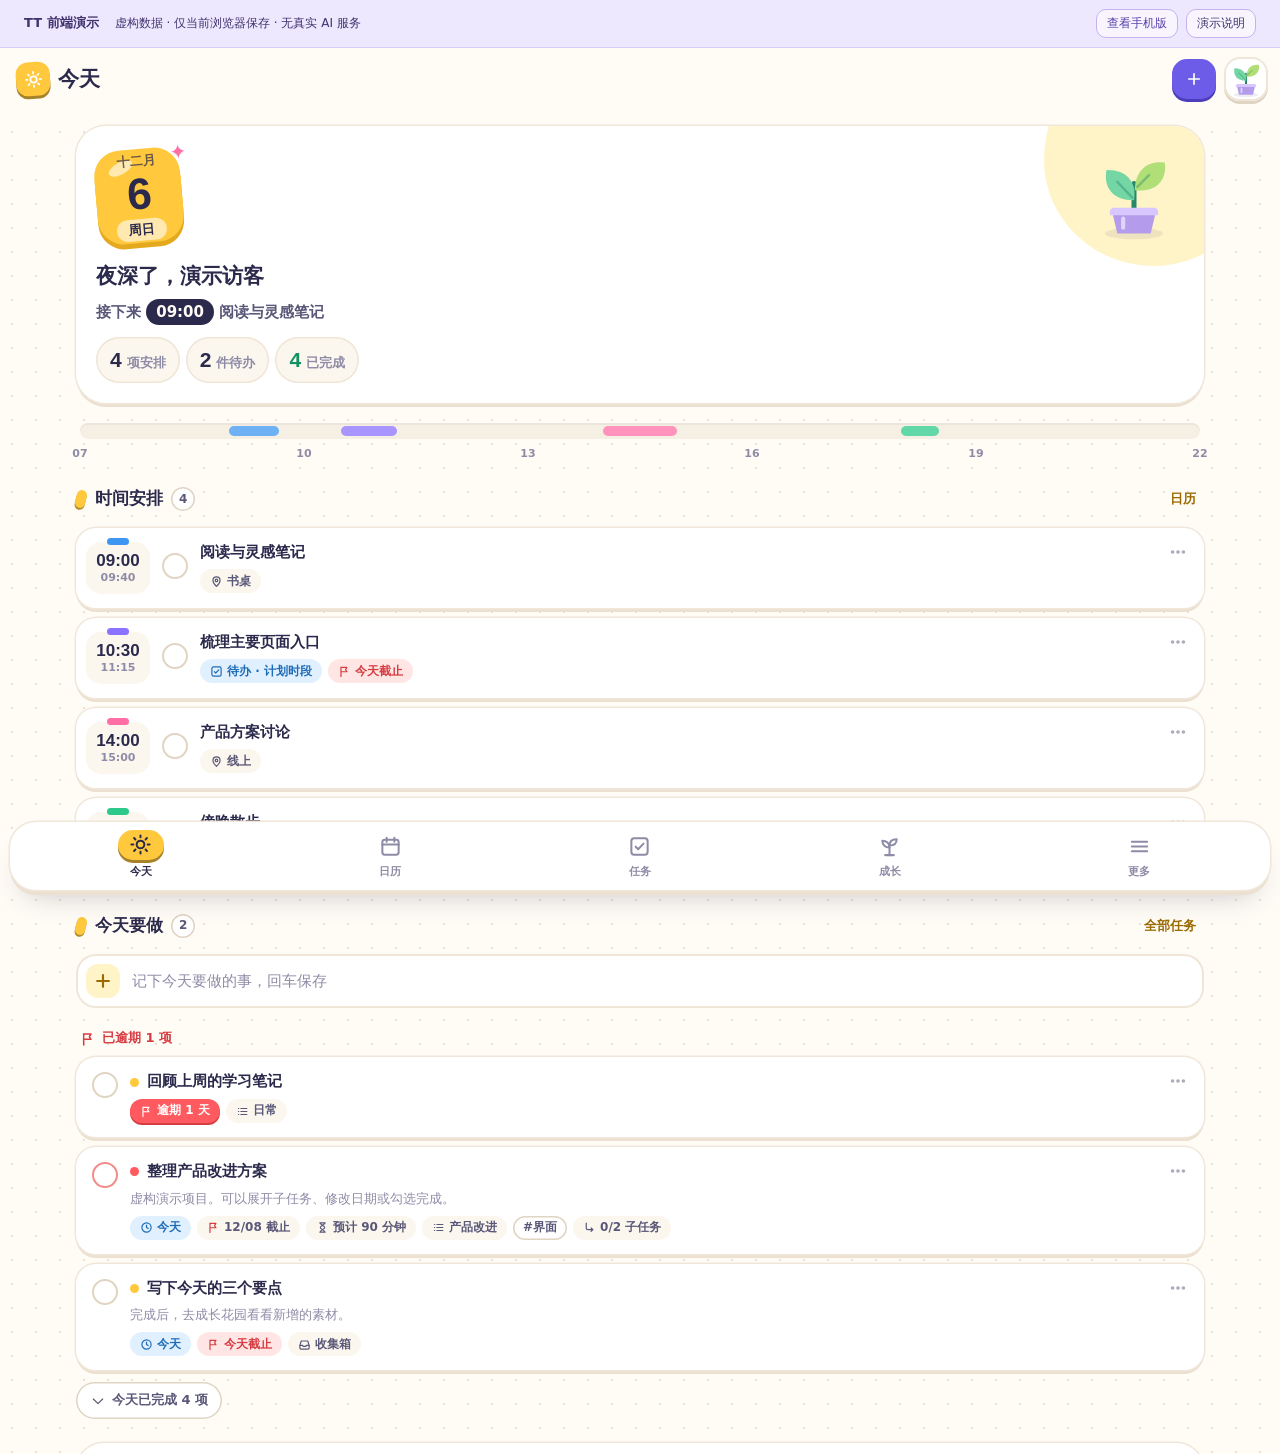
==== index.html @ a754e55d "Publish sanitized TT Suite desktop and mobile frontend demo" ====
<!doctype html>
<html lang="zh-CN" data-build="public-demo-v1" data-theme="light">
<head>
<meta charset="utf-8">
<meta name="viewport" content="width=device-width,initial-scale=1,viewport-fit=cover,interactive-widget=resizes-content">
<meta name="theme-color" content="#fffbf5" media="(prefers-color-scheme: light)">
<meta name="theme-color" content="#1a1930" media="(prefers-color-scheme: dark)">
<title>TT · 日程与成长 | 前端交互演示</title>
<meta name="description" content="TT 日程与任务管理前端演示：今天、日历、任务、专注和成长花园。使用虚构演示数据，所有修改仅保存在当前浏览器，无账号或真实 AI 服务。">
<meta http-equiv="Content-Security-Policy" content="default-src 'self'; script-src 'self'; style-src 'self' 'unsafe-inline'; img-src 'self' data: blob:; font-src 'self'; connect-src 'none'; object-src 'none'; frame-src 'none'; form-action 'none'; base-uri 'self'">
<meta name="referrer" content="no-referrer">
<link rel="stylesheet" href="./app.css">
<link rel="icon" href="data:,">
<script src="./core/organizer.js"></script><script src="./core/task-workspace.js"></script><script src="./core/occur.js"></script><script src="./core/task-views.js"></script><script src="./core/calendar-views.js"></script><script src="./core/task-planning.js"></script><script src="./core/focus.js"></script><script src="./core/garden-world.js"></script><script src="./core/period-tracker.js"></script>
<script type="module" src="./app/main.js"></script>
<link rel="stylesheet" href="./demo.css">
</head>
<body>
<aside class="demo-banner" aria-label="前端演示说明"><div><strong>TT 前端演示</strong><span>虚构数据 · 仅当前浏览器保存 · 无真实 AI 服务</span></div><div class="demo-banner-actions"><a class="demo-mobile-link" href="./mobile-preview.html">查看手机版</a><button type="button" data-act="demo.about" aria-label="查看演示说明">演示说明</button></div></aside>
<div id="boot" class="boot" role="status" aria-live="polite">
  <div class="boot-card">
    <span class="brand-mark" aria-hidden="true"><svg viewBox="0 0 32 32" width="48" height="48"><rect x="1" y="1" width="30" height="30" rx="9" fill="#6c5ce7"/><path d="M16 25v-8.5" stroke="#fff" stroke-width="2.2" stroke-linecap="round"/><path d="M16 17c0-4.3-2.9-7-7.2-7 0 4.3 2.9 7 7.2 7Z" fill="#fff" opacity=".92"/><path d="M16 15c0-3.7 2.5-6.2 6.8-6.2 0 3.7-2.5 6.2-6.8 6.2Z" fill="#fff"/></svg></span>
    <ol class="boot-steps">
      <li data-step="identity">载入演示数据</li>
      <li data-step="sync">读取本地修改</li>
      <li data-step="prepare">准备页面</li>
    </ol>
    <p class="boot-error" role="alert"></p>
    <button type="button" class="btn btn-quiet boot-retry" hidden>重新载入</button>
  </div>
</div>
<div id="app" hidden aria-busy="true"></div>
<noscript><p style="padding:24px">请启用 JavaScript 后使用 Auto Timetable。</p></noscript>
</body>
</html>
---- app.css ----
/* ---- tokens.css ---- */
/* TT-Suite design tokens — 「糖果 / Candy」.
   Milky ground, one candy colour per module, chunky rounded shapes and
   pressable 3D buttons. Semantics stay strict: sky = execution plan,
   coral = deadline/overdue, mint = done, lemon = now/celebration. */
:root {
  color-scheme: light;
  --paper: #fffbf5;
  --paper-deep: #f6efe4;
  --surface: #ffffff;
  --surface-raised: #ffffff;
  --surface-sunken: #fbf6ee;
  --line: #efe6d8;
  --line-strong: #e0d4c2;
  --ink: #2b2a4c;
  --ink-2: #5a5878;
  --ink-3: #8e8ba6;
  --ink-inverse: #ffffff;

  /* Primary action: grape */
  --pine: #6c5ce7;
  --pine-hover: #7b6cf0;
  --pine-press: #5a4bd6;
  --pine-edge: #4b3dbb;
  --pine-soft: #ece9ff;
  --pine-wash: #f5f3ff;
  --on-pine: #ffffff;

  /* Semantics */
  --plan: #2f8ae0;  --plan-soft: #e1f0ff;  --plan-edge: #1f6cb6;
  --due: #ff5a5f;   --due-soft: #ffe6e4;   --due-ink: #d63c42;  --due-edge: #d63c42;
  --mint: #2dc98a;  --mint-soft: #dcf8ea;  --mint-ink: #129163; --mint-edge: #1aa571;
  --lemon: #ffd43b; --lemon-soft: #fff6c9; --lemon-edge: #e8b90f;
  --gold: #e49a00;  --gold-soft: #fff1c9;
  --info: #2f8ae0;  --info-soft: #e1f0ff;
  --warn: #c67a00;  --warn-soft: #fff1c9;
  --ok: #129163;

  /* One colour per module */
  --c-today: #ffc83d;    --c-today-soft: #fff4c7;  --c-today-ink: #9a6a00;
  --c-calendar: #4aa8ff; --c-calendar-soft: #e1f0ff; --c-calendar-ink: #1f6cb6;
  --c-tasks: #2dc98a;    --c-tasks-soft: #dcf8ea;  --c-tasks-ink: #128a5e;
  --c-focus: #ff8a5c;    --c-focus-soft: #ffe9df;  --c-focus-ink: #c4531f;
  --c-growth: #7ccf3f;   --c-growth-soft: #ecf9dc; --c-growth-ink: #4d8f1c;
  --c-notes: #a88bff;    --c-notes-soft: #f0eaff;  --c-notes-ink: #6a4bd1;
  --c-period: #ff6fa5;   --c-period-soft: #ffe5ef; --c-period-ink: #c83a72;
  --c-settings: #8e98b8; --c-settings-soft: #eceff7; --c-settings-ink: #555f82;

  /* Event colour families */
  --tone-blue: #3d97f2;  --tone-blue-soft: #e1f0ff;
  --tone-rose: #ff6fa5;  --tone-rose-soft: #ffe5ef;
  --tone-sage: #2dc98a;  --tone-sage-soft: #dcf8ea;
  --tone-peach: #ff9f43; --tone-peach-soft: #ffeedc;
  --tone-slate: #8e98b8; --tone-slate-soft: #eceff7;
  --tone-task: #8b72ff;  --tone-task-soft: #efebff;

  --period: #ff6fa5; --period-soft: #ffe5ef;
  --phase-follicular: #dbeeff; --phase-ovulatory: #ece4ff; --phase-luteal: #fff1c4;
  --sky: #e6f6ff; --water-shadow: rgba(47, 138, 224, .14);

  /* Type: rounded where the system has it */
  --font-sans: "PingFang SC", "HarmonyOS Sans SC", "MiSans", "Microsoft YaHei UI", "Microsoft YaHei", "Noto Sans SC", system-ui, sans-serif;
  --font-round: ui-rounded, "SF Pro Rounded", "Arial Rounded MT Bold", "PingFang SC", "HarmonyOS Sans SC", "Microsoft YaHei UI", sans-serif;
  --font-serif: var(--font-round);
  --text-xs: 12px; --text-sm: 13px; --text-md: 15px; --text-lg: 17px; --text-xl: 21px; --text-2xl: 27px; --text-3xl: 34px;
  --leading: 1.6; --leading-tight: 1.3;

  --s1: 4px; --s2: 8px; --s3: 12px; --s4: 16px; --s5: 20px; --s6: 24px; --s8: 32px; --s10: 40px; --s14: 56px;

  /* Shape: generous, soft */
  --r-control: 16px;
  --r-card: 22px;
  --r-sheet: 28px;
  --r-pill: 999px;

  /* Depth: pressable edges and soft colour shadows */
  --edge: 0 4px 0;
  /* Sticker cards: a soft outline and a thick bottom edge instead of grey blur */
  --card-line: #f0e7da; --card-edge: #ece1d1;
  --shadow-card: 0 0 0 1.5px var(--card-line), 0 4px 0 var(--card-edge);
  --shadow-lift: 0 0 0 1.5px var(--card-line), 0 6px 0 var(--card-edge), 0 14px 24px -14px rgba(43, 42, 76, .25);
  --shadow-float: 0 10px 30px -10px rgba(43, 42, 76, .28), 0 2px 6px rgba(43, 42, 76, .08);
  --shadow-modal: 0 24px 60px -16px rgba(43, 42, 76, .38), 0 4px 12px rgba(43, 42, 76, .1);
  --focus-ring: 0 0 0 3px var(--paper), 0 0 0 6px #9d8cff;

  --control-h: 40px;
  --touch: 44px;

  /* Motion: springy */
  --ease: cubic-bezier(.2, 0, 0, 1);
  --ease-out: cubic-bezier(0, 0, .2, 1);
  --ease-emphasis: cubic-bezier(.34, 1.56, .64, 1);
  --t-fast: 140ms; --t-base: 220ms; --t-slow: 380ms;

  --rail-w: 236px; --rail-w-collapsed: 80px;
  --topbar-h: 72px; --tabbar-h: 68px;
  --assistant-w: 392px;
  --content-max: 1160px;
  --safe-bottom: env(safe-area-inset-bottom, 0px);
  --z-rail: 20; --z-topbar: 30; --z-tabbar: 40; --z-panel: 50; --z-toast: 80; --z-menu: 90;
}

@media (prefers-color-scheme: dark) {
  :root:not([data-theme="light"]) {
    color-scheme: dark;
    --paper: #1a1930; --paper-deep: #141327; --surface: #242340; --surface-raised: #2b2a4a; --surface-sunken: #201f3a;
    --line: #34335a; --line-strong: #46447a;
    --ink: #f4f2ff; --ink-2: #c4c1e0; --ink-3: #8f8cb0; --ink-inverse: #1a1930;
    --pine: #8b7dff; --pine-hover: #9b8fff; --pine-press: #7a6bf0; --pine-edge: #5a4bd6; --pine-soft: #33305e; --pine-wash: #2a2850; --on-pine: #ffffff;
    --plan: #6fb4ff; --plan-soft: #1f3354; --due: #ff7a7e; --due-soft: #4a2430; --due-ink: #ff9a9d;
    --mint: #3ad69a; --mint-soft: #1b3d32; --mint-ink: #6fe7b6; --lemon: #ffd84f; --lemon-soft: #3f3820;
    --gold: #ffcb4f; --gold-soft: #3f3820; --info: #6fb4ff; --info-soft: #1f3354; --warn: #ffcb4f; --warn-soft: #3f3820; --ok: #6fe7b6;
    --c-today-soft: #3f3820; --c-today-ink: #ffd84f; --c-calendar-soft: #1f3354; --c-calendar-ink: #8cc4ff;
    --c-tasks-soft: #1b3d32; --c-tasks-ink: #6fe7b6; --c-focus-soft: #45291f; --c-focus-ink: #ffab88;
    --c-growth-soft: #26381b; --c-growth-ink: #a8e57a; --c-notes-soft: #302654; --c-notes-ink: #c4b2ff;
    --c-period-soft: #47243a; --c-period-ink: #ff9cc3; --c-settings-soft: #2c3150; --c-settings-ink: #b9c1df;
    --tone-blue-soft: #1f3354; --tone-rose-soft: #47243a; --tone-sage-soft: #1b3d32; --tone-peach-soft: #45301c; --tone-slate-soft: #2c3150; --tone-task-soft: #302654;
    --period-soft: #47243a; --phase-follicular: #1f3354; --phase-ovulatory: #302654; --phase-luteal: #3f3820;
    --sky: #1d2b44; --water-shadow: rgba(0, 0, 0, .35);
    --card-line: #34335a; --card-edge: #121124;
    --shadow-card: 0 0 0 1.5px var(--card-line), 0 4px 0 var(--card-edge);
    --shadow-lift: 0 0 0 1.5px var(--card-line), 0 6px 0 var(--card-edge), 0 14px 24px -14px rgba(0,0,0,.6);
    --shadow-float: 0 12px 32px -10px rgba(0,0,0,.6); --shadow-modal: 0 24px 60px -16px rgba(0,0,0,.7);
    --focus-ring: 0 0 0 3px var(--paper), 0 0 0 6px #b2a6ff;
  }
}
@media (prefers-reduced-motion: reduce) { :root { --t-fast: 0ms; --t-base: 0ms; --t-slow: 0ms; } }

/* ---- base.css ---- */
*, *::before, *::after { box-sizing: border-box; }
html { -webkit-text-size-adjust: 100%; text-size-adjust: 100%; }
body {
  margin: 0; min-height: 100dvh; color: var(--ink);
  /* Milk ground with a very faint candy-dot pattern */
  background: var(--paper) radial-gradient(circle, color-mix(in srgb, var(--line-strong) 70%, transparent) 1.1px, transparent 1.5px) 0 0 / 24px 24px;
  font: 400 var(--text-md)/var(--leading) var(--font-sans);
  -webkit-font-smoothing: antialiased; -webkit-tap-highlight-color: transparent;
  font-feature-settings: "tnum" 1;
}
h1, h2, h3, h4, p, ul, ol, dl, dd, figure { margin: 0; }
ul, ol { padding: 0; list-style: none; }
h1, h2, h3, h4 { font-family: var(--font-round); font-weight: 800; line-height: var(--leading-tight); letter-spacing: 0; }
h1 { font-size: var(--text-2xl); }
h2 { font-size: var(--text-lg); }
h3 { font-size: var(--text-md); }
a { color: var(--mod-ink, var(--pine)); text-underline-offset: 3px; }
button, input, select, textarea { font: inherit; color: inherit; letter-spacing: inherit; }
button { cursor: pointer; background: none; border: 0; padding: 0; text-align: inherit; }
button:disabled { cursor: not-allowed; }
img, svg { display: block; max-width: 100%; }
svg.i { flex: none; width: 20px; height: 20px; }
[hidden] { display: none !important; }
:focus { outline: none; }
:focus-visible { box-shadow: var(--focus-ring); border-radius: var(--r-control); }
input:focus-visible, textarea:focus-visible, select:focus-visible { box-shadow: var(--focus-ring); }
::selection { background: color-mix(in srgb, var(--pine) 24%, transparent); }
.sr-only { position: absolute !important; width: 1px; height: 1px; overflow: hidden; clip: rect(0 0 0 0); clip-path: inset(50%); white-space: nowrap; }
.serif { font-family: var(--font-serif); }
.num { font-variant-numeric: tabular-nums; }
.muted { color: var(--ink-3); }
.small { font-size: var(--text-sm); color: var(--ink-3); }
.stack > * + * { margin-top: var(--s3); }
.row { display: flex; align-items: center; gap: var(--s2); }
.spacer { flex: 1; }
.wrap { flex-wrap: wrap; }
.nowrap { white-space: nowrap; }
.ellipsis { overflow: hidden; text-overflow: ellipsis; white-space: nowrap; min-width: 0; }
@media (prefers-reduced-motion: reduce) {
  *, *::before, *::after { animation-duration: .001ms !important; animation-iteration-count: 1 !important; transition-duration: .001ms !important; scroll-behavior: auto !important; }
}
h2[tabindex="-1"]:focus-visible, [tabindex="-1"]:focus { box-shadow: none; outline: none; }

/* ---- components.css ---- */
/* ---------- Buttons: chunky, pressable ---------- */
.btn {
  --btn-bg: var(--surface); --btn-fg: var(--ink); --btn-edge: var(--line-strong); --btn-border: var(--line);
  position: relative; display: inline-flex; align-items: center; justify-content: center; gap: 6px;
  min-height: var(--control-h); padding: 0 16px; border-radius: var(--r-control);
  font-size: var(--text-sm); font-weight: 700; line-height: 1; white-space: nowrap; user-select: none;
  color: var(--btn-fg); background: var(--btn-bg); border: 2px solid var(--btn-border);
  box-shadow: 0 3px 0 var(--btn-edge); transform: translateY(0);
  transition: transform var(--t-fast) var(--ease), box-shadow var(--t-fast) var(--ease), background var(--t-fast), filter var(--t-fast);
}
.btn:hover:not(:disabled) { filter: brightness(1.04); }
.btn:active:not(:disabled) { transform: translateY(3px); box-shadow: 0 0 0 var(--btn-edge); }
.btn:disabled { opacity: .5; box-shadow: none; transform: translateY(3px); }
.btn-primary { --btn-bg: var(--pine); --btn-fg: var(--on-pine); --btn-edge: var(--pine-edge); --btn-border: var(--pine); }
.btn-quiet { --btn-bg: var(--surface); }
.btn-ghost { --btn-bg: transparent; --btn-border: transparent; --btn-edge: transparent; color: var(--ink-2); box-shadow: none; }
.btn-ghost:hover:not(:disabled) { background: var(--surface-sunken); color: var(--ink); filter: none; }
.btn-ghost:active:not(:disabled) { transform: scale(.97); }
.btn-danger { --btn-bg: var(--due); --btn-fg: #fff; --btn-edge: var(--due-edge); --btn-border: var(--due); }
.btn-danger-quiet { --btn-fg: var(--due-ink); }
.btn-mint { --btn-bg: var(--mint); --btn-fg: #fff; --btn-edge: var(--mint-edge); --btn-border: var(--mint); }
.btn-sm { min-height: 32px; padding: 0 12px; font-size: var(--text-xs); border-radius: 11px; }
.btn-lg { min-height: 50px; padding: 0 22px; font-size: var(--text-md); border-radius: 16px; box-shadow: 0 4px 0 var(--btn-edge); }
.btn-lg:active:not(:disabled) { transform: translateY(4px); }
.btn-block { width: 100%; }
.btn .i { width: 18px; height: 18px; stroke-width: 2.2; }
.btn[aria-busy="true"]::after { content: ""; width: 13px; height: 13px; border: 2.5px solid currentColor; border-right-color: transparent; border-radius: 50%; animation: spin .7s linear infinite; }
@keyframes spin { to { transform: rotate(360deg); } }

.icon-btn { display: inline-grid; place-items: center; width: var(--control-h); height: var(--control-h); border-radius: 13px; color: var(--ink-2); flex: none; transition: background var(--t-fast), color var(--t-fast), transform var(--t-fast) var(--ease-emphasis); }
.icon-btn:hover:not(:disabled) { background: var(--surface-sunken); color: var(--ink); }
.icon-btn:active:not(:disabled) { transform: scale(.9); }
.icon-btn:disabled { opacity: .4; }
.icon-btn[aria-pressed="true"] { background: var(--mod-soft); color: var(--mod-ink); }
.icon-btn .i { stroke-width: 2; }
.icon-btn.sm { width: 32px; height: 32px; border-radius: 10px; }
@media (pointer: coarse) { .icon-btn { width: 44px; height: 44px; } }
.link-btn { color: var(--mod-ink); font-weight: 700; font-size: var(--text-sm); padding: 6px 8px; border-radius: 10px; }
.link-btn:hover { background: var(--mod-soft); }

/* ---------- Segmented control ---------- */
.seg { display: inline-flex; padding: 4px; gap: 2px; background: var(--paper-deep); border-radius: 16px; max-width: 100%; overflow-x: auto; scrollbar-width: none; }
.seg::-webkit-scrollbar { display: none; }
.seg button { min-height: 34px; padding: 0 14px; border-radius: 12px; font-size: var(--text-sm); color: var(--ink-2); font-weight: 600; white-space: nowrap; transition: background var(--t-fast), color var(--t-fast), transform var(--t-fast) var(--ease-emphasis); }
.seg button:hover:not([aria-pressed="true"]):not([aria-selected="true"]) { color: var(--ink); background: rgba(255,255,255,.5); }
.seg button[aria-pressed="true"], .seg button[aria-current="page"], .seg button[aria-selected="true"] { background: var(--surface); color: var(--ink); font-weight: 800; box-shadow: 0 2px 0 var(--line-strong); }
.seg button:active { transform: scale(.96); }

/* ---------- Chips ---------- */
.chip { display: inline-flex; align-items: center; gap: 4px; min-height: 24px; padding: 0 10px; border-radius: var(--r-pill); font-size: var(--text-xs); font-weight: 600; background: var(--surface-sunken); color: var(--ink-2); white-space: nowrap; border: 0; }
.chip .i { width: 13px; height: 13px; stroke-width: 2.2; }
.chip-plan { background: var(--plan-soft); color: var(--plan-edge); }
.chip-due { background: var(--due); color: #fff; box-shadow: 0 2px 0 var(--due-edge); }
.chip-due-soon { background: var(--due-soft); color: var(--due-ink); }
.chip-due-later { background: var(--surface-sunken); color: var(--ink-2); }
.chip-due-later .i { color: var(--due-ink); }
.chip-now { background: var(--lemon); color: var(--ink); font-weight: 800; }
.chip-gold { background: var(--lemon-soft); color: var(--gold); }
.chip-pine { background: var(--pine-soft); color: var(--pine); }
.chip-mint { background: var(--mint-soft); color: var(--mint-ink); }
.chip-info { background: var(--info-soft); color: var(--info); }
.chip-warn { background: var(--warn-soft); color: var(--warn); }
.chip-outline { background: transparent; box-shadow: inset 0 0 0 1.5px var(--line-strong); color: var(--ink-2); }
.chip-tag { background: var(--tape, var(--tone-task-soft)); color: var(--ink-2); }
.count { min-width: 24px; height: 24px; padding: 0 8px; border-radius: var(--r-pill); font-size: 12px; font-weight: 900; display: inline-grid; place-items: center; background: var(--surface); color: var(--ink-2); box-shadow: inset 0 0 0 1.5px var(--line-strong); }
.prio { display: inline-block; width: 9px; height: 9px; border-radius: 50%; flex: none; }
.prio-3 { background: var(--due); } .prio-2 { background: var(--c-today); } .prio-1 { background: var(--c-calendar); } .prio-0 { background: transparent; box-shadow: inset 0 0 0 1.5px var(--line-strong); }

/* ---------- Forms ---------- */
.field { display: grid; gap: 6px; font-size: var(--text-sm); color: var(--ink-2); font-weight: 700; min-width: 0; }
.field > small, .hint { font-weight: 500; color: var(--ink-3); font-size: var(--text-xs); line-height: 1.5; }
.input, .select, .textarea {
  width: 100%; min-height: 44px; padding: 9px 14px; border-radius: var(--r-control);
  border: 2px solid var(--line); background: var(--surface); color: var(--ink); font-size: var(--text-md); font-weight: 500;
  transition: border-color var(--t-fast), box-shadow var(--t-fast), background var(--t-fast);
}
.input::placeholder, .textarea::placeholder { color: var(--ink-3); font-weight: 400; }
.input:hover, .select:hover, .textarea:hover { border-color: var(--line-strong); }
.input:focus, .select:focus, .textarea:focus { border-color: var(--pine); box-shadow: 0 0 0 4px var(--pine-soft); }
.input[aria-invalid="true"], .textarea[aria-invalid="true"] { border-color: var(--due); box-shadow: 0 0 0 4px var(--due-soft); }
.textarea { min-height: 92px; resize: vertical; line-height: 1.6; }
.select { appearance: none; padding-right: 36px; background-image: linear-gradient(45deg, transparent 50%, var(--ink-2) 50%), linear-gradient(135deg, var(--ink-2) 50%, transparent 50%); background-position: calc(100% - 19px) 52%, calc(100% - 13px) 52%; background-size: 6px 6px; background-repeat: no-repeat; }
.field-row { display: grid; grid-template-columns: repeat(auto-fit, minmax(130px, 1fr)); gap: var(--s3); }
.fieldset { border: 0; padding: 0; margin: 0; display: grid; gap: var(--s2); min-width: 0; }
.fieldset > legend { padding: 0; margin-bottom: 6px; font-size: var(--text-sm); color: var(--ink-2); font-weight: 700; }
.check { display: inline-flex; align-items: flex-start; gap: 10px; font-size: var(--text-md); color: var(--ink); font-weight: 500; cursor: pointer; line-height: 1.5; }
.check input { width: 20px; height: 20px; margin: 2px 0 0; accent-color: var(--pine); flex: none; }
.check small { display: block; color: var(--ink-3); font-size: var(--text-xs); font-weight: 500; }
.toggle-chips { display: flex; flex-wrap: wrap; gap: 8px; }
.toggle-chips label { position: relative; }
.toggle-chips input { position: absolute; opacity: 0; inset: 0; margin: 0; cursor: pointer; }
.toggle-chips span { display: inline-flex; align-items: center; min-height: 36px; padding: 0 14px; border-radius: var(--r-pill); background: var(--surface-sunken); box-shadow: inset 0 0 0 2px var(--line); font-size: var(--text-sm); font-weight: 600; color: var(--ink-2); transition: all var(--t-fast); }
.toggle-chips input:checked + span { background: var(--pine); color: #fff; box-shadow: 0 3px 0 var(--pine-edge); }
.toggle-chips input:focus-visible + span { box-shadow: var(--focus-ring); }
.form-error { color: var(--due-ink); font-size: var(--text-sm); font-weight: 600; min-height: 1em; }
.form-error:empty { display: none; }
.switch { position: relative; width: 48px; height: 28px; flex: none; }
.switch input { position: absolute; inset: 0; opacity: 0; margin: 0; cursor: pointer; z-index: 1; }
.switch i { position: absolute; inset: 0; border-radius: 99px; background: var(--line-strong); transition: background var(--t-base); }
.switch i::after { content: ""; position: absolute; top: 3px; left: 3px; width: 22px; height: 22px; border-radius: 50%; background: #fff; box-shadow: 0 2px 4px rgba(0,0,0,.18); transition: transform var(--t-base) var(--ease-emphasis); }
.switch input:checked + i { background: var(--mint); }
.switch input:checked + i::after { transform: translateX(20px); }
.switch input:focus-visible + i { box-shadow: var(--focus-ring); }
.switch input:disabled + i { opacity: .45; }

/* ---------- Surfaces ---------- */
.panel { background: var(--surface); border-radius: var(--r-card); box-shadow: var(--shadow-card); }
.panel-pad { padding: var(--s5); }
.section-title { display: flex; align-items: center; gap: var(--s2); margin-bottom: var(--s3); min-height: 32px; }
.section-title h2 { font-size: var(--text-lg); font-weight: 900; display: flex; align-items: center; gap: 9px; }
/* A little candy bean in the page colour marks each section */
.section-title h2::before { content: ""; width: 10px; height: 18px; border-radius: 6px; background: var(--mod); box-shadow: 0 2px 0 color-mix(in srgb, var(--mod) 70%, #000); transform: rotate(14deg); flex: none; }
dialog .section-title h2::before, .panel .panel .section-title h2::before { display: none; }
.section-title .spacer + * { margin-left: auto; }
.divider { height: 2px; background: var(--line); border: 0; margin: var(--s4) 0; border-radius: 2px; }
.callout { display: flex; gap: var(--s3); padding: var(--s3) var(--s4); border-radius: 18px; background: var(--info-soft); color: var(--ink); font-size: var(--text-sm); align-items: flex-start; font-weight: 500; }
.callout > .i { color: var(--info); margin-top: 1px; }
.callout-warn { background: var(--warn-soft); } .callout-warn > .i { color: var(--warn); }
.callout-due { background: var(--due-soft); } .callout-due > .i { color: var(--due-ink); }
.callout-pine { background: var(--pine-wash); } .callout-pine > .i { color: var(--pine); }
.callout-mint { background: var(--mint-soft); } .callout-mint > .i { color: var(--mint-ink); }
.callout b { display: block; margin-bottom: 2px; }
.callout .actions { margin-top: var(--s2); display: flex; gap: var(--s2); flex-wrap: wrap; }

/* ---------- Empty / loading ---------- */
.empty { display: grid; justify-items: center; text-align: center; gap: 8px; padding: var(--s8) var(--s5); color: var(--ink-3); }
.empty .empty-mark { width: 72px; height: 72px; border-radius: 26px; display: grid; place-items: center; background: var(--mod-soft, var(--pine-soft)); color: var(--mod-ink, var(--pine)); margin-bottom: 6px; transform: rotate(-6deg); box-shadow: 0 4px 0 color-mix(in srgb, var(--mod, var(--pine)) 35%, transparent); }
.empty .empty-mark .i { width: 32px; height: 32px; stroke-width: 2; transform: rotate(6deg); }
.empty h3 { color: var(--ink); font-size: var(--text-lg); font-weight: 800; }
.empty p { font-size: var(--text-sm); max-width: 30em; }
.empty .btn { margin-top: 8px; }
.empty.compact { padding: var(--s5) var(--s4); }
.empty.compact .empty-mark { width: 56px; height: 56px; border-radius: 20px; }
.skeleton { background: linear-gradient(90deg, var(--paper-deep), var(--surface-sunken), var(--paper-deep)); background-size: 200% 100%; animation: shimmer 1.4s linear infinite; border-radius: var(--r-control); }
@keyframes shimmer { to { background-position: -200% 0; } }

/* ---------- Completion check: bouncy ---------- */
.done-btn { --size: 26px; flex: none; width: var(--touch); height: var(--touch); display: grid; place-items: center; margin: -9px; border-radius: 50%; position: relative; }
.done-btn i { width: var(--size); height: var(--size); border-radius: 50%; border: 2.5px solid var(--ring, var(--line-strong)); display: grid; place-items: center; background: var(--surface); transition: background var(--t-fast), border-color var(--t-fast), transform var(--t-slow) var(--ease-emphasis); }
.done-btn i svg { width: 15px; height: 15px; opacity: 0; transform: scale(.3) rotate(-20deg); transition: opacity var(--t-fast), transform var(--t-slow) var(--ease-emphasis); stroke-width: 3.2; }
.done-btn:hover i { border-color: var(--mint); background: var(--mint-soft); transform: scale(1.06); }
.done-btn:hover i svg { opacity: .55; transform: scale(.85); color: var(--mint-ink); }
.done-btn:active i { transform: scale(.88); }
.done-btn[aria-pressed="true"] i { background: var(--mint); border-color: var(--mint); color: #fff; box-shadow: 0 3px 0 var(--mint-edge); }
.done-btn[aria-pressed="true"] i svg { opacity: 1; transform: none; color: #fff; }
/* Priority already shows as a dot beside the title; the ring stays neutral
   except for high priority. */
.done-btn.prio-ring-3 { --ring: color-mix(in srgb, var(--due) 60%, var(--line-strong)); }
.done-btn:disabled { opacity: .5; }
.done-btn.just-done i { animation: boing 520ms var(--ease-emphasis); }
@keyframes boing { 0% { transform: scale(.6); } 45% { transform: scale(1.28); } 70% { transform: scale(.94); } 100% { transform: scale(1); } }

/* Confetti burst (pure CSS particles injected by JS; skipped with reduced motion) */
.confetti { position: fixed; inset: 0; z-index: var(--z-toast); pointer-events: none; overflow: hidden; }
.confetti i { position: absolute; left: var(--origin-x); top: var(--origin-y); width: 7px; height: 11px; border-radius: 2px; background: var(--c); opacity: 0; animation: confetti 820ms cubic-bezier(.2, .7, .3, 1) forwards; }
.confetti i:nth-child(3n) { width: 8px; height: 8px; border-radius: 50%; }
@keyframes confetti { 0% { opacity: 1; transform: translate(0, 0) rotate(0); } 100% { opacity: 0; transform: translate(var(--x), var(--y)) rotate(var(--r)); } }

/* ---------- Dialogs & sheets ---------- */
dialog.overlay { padding: 0; border: 0; color: var(--ink); background: var(--surface); box-shadow: var(--shadow-modal); border-radius: var(--r-sheet); width: min(560px, calc(100vw - 32px)); max-height: min(88dvh, 840px); overflow: hidden; }
dialog.overlay[data-size="wide"] { width: min(900px, calc(100vw - 32px)); }
dialog.overlay[data-size="full"] { width: min(1200px, calc(100vw - 32px)); height: min(880px, calc(100dvh - 32px)); max-height: none; }
dialog.overlay[data-size="small"] { width: min(420px, calc(100vw - 32px)); }
dialog.overlay::backdrop { background: rgba(43, 42, 76, .32); backdrop-filter: blur(3px); }
dialog.overlay[open] { display: flex; flex-direction: column; animation: pop-in var(--t-slow) var(--ease-emphasis); }
dialog.overlay[open]::backdrop { animation: fade-in var(--t-base) var(--ease); }
dialog.overlay.closing { animation: pop-out var(--t-fast) var(--ease-out) forwards; }
dialog.overlay.closing::backdrop { animation: fade-out var(--t-fast) forwards; }
@keyframes pop-in { from { opacity: 0; transform: translateY(14px) scale(.94); } }
@keyframes pop-out { to { opacity: 0; transform: translateY(8px) scale(.96); } }
@keyframes fade-in { from { opacity: 0; } }
@keyframes fade-out { to { opacity: 0; } }
.overlay-head { display: flex; align-items: center; gap: var(--s3); padding: var(--s5) var(--s4) var(--s3) var(--s6); }
.overlay-head h2 { font-size: var(--text-xl); font-weight: 800; flex: 1; min-width: 0; }
.overlay-head p { font-size: var(--text-sm); color: var(--ink-3); font-weight: 500; margin-top: 2px; }
.overlay-head .icon-btn { background: var(--surface-sunken); border-radius: 50%; }
.overlay-body { padding: 0 var(--s6) var(--s6); overflow-y: auto; overscroll-behavior: contain; flex: 1; min-height: 0; }
.overlay-body > * + * { margin-top: var(--s4); }
.overlay-foot { display: flex; gap: var(--s2); justify-content: flex-end; align-items: center; padding: var(--s4) var(--s6) calc(var(--s4) + var(--safe-bottom)); background: var(--surface-sunken); flex-wrap: wrap; }
.overlay-foot .left { margin-right: auto; }
@media (max-width: 719px) {
  dialog.overlay, dialog.overlay[data-size] { width: 100vw; max-width: 100vw; margin: auto 0 0; border-radius: var(--r-sheet) var(--r-sheet) 0 0; max-height: calc(100dvh - 20px); height: auto; }
  dialog.overlay[data-size="full"] { height: calc(100dvh - 12px); }
  dialog.overlay[open] { animation: sheet-in var(--t-slow) var(--ease); }
  dialog.overlay.closing { animation: sheet-out var(--t-base) var(--ease-out) forwards; }
  dialog.overlay .overlay-head { padding-top: 26px; position: relative; padding-left: var(--s5); }
  dialog.overlay .overlay-head::before { content: ""; position: absolute; top: 10px; left: 50%; width: 44px; height: 5px; margin-left: -22px; border-radius: 5px; background: var(--line-strong); }
  dialog.overlay .overlay-body { padding-inline: var(--s5); }
  dialog.overlay .overlay-foot { padding-inline: var(--s5); }
  @keyframes sheet-in { from { transform: translateY(100%); } }
  @keyframes sheet-out { to { transform: translateY(100%); } }
}
dialog.overlay.menu-sheet { width: min(380px, calc(100vw - 32px)); }

/* ---------- Menus ---------- */
.menu { position: fixed; z-index: var(--z-menu); min-width: 200px; max-width: 280px; padding: 6px; background: var(--surface-raised); border-radius: 18px; box-shadow: var(--shadow-float); animation: pop-in var(--t-base) var(--ease-emphasis); }
.menu button, .menu a { display: flex; align-items: center; gap: 10px; width: 100%; min-height: 40px; padding: 0 12px; border-radius: 12px; font-size: var(--text-sm); font-weight: 600; color: var(--ink); text-decoration: none; }
.menu button:hover:not(:disabled), .menu a:hover { background: var(--pine-wash); color: var(--pine); }
.action-list { display: grid; gap: 4px; }
.action-list button { display: flex; align-items: center; gap: 14px; min-height: 52px; padding: 0 14px; border-radius: 16px; font-size: var(--text-md); font-weight: 600; transition: background var(--t-fast), transform var(--t-fast); }
.action-list button .i { width: 22px; height: 22px; padding: 0; color: var(--pine); }
.action-list button:hover:not(:disabled) { background: var(--pine-wash); }
.action-list button:active:not(:disabled) { transform: scale(.98); }
.action-list button:disabled { color: var(--ink-3); }
.action-list button:disabled .i { color: var(--ink-3); }
.action-list button small { margin-left: auto; color: var(--ink-3); font-size: var(--text-xs); font-weight: 500; }
.action-list .danger, .action-list .danger .i { color: var(--due-ink); }
.action-list .danger:hover:not(:disabled) { background: var(--due-soft); }
.action-list button[aria-current="page"] { background: var(--pine-soft); color: var(--pine); }

/* ---------- Toasts ---------- */
.toasts { position: fixed; z-index: var(--z-toast); left: 50%; bottom: calc(var(--s6) + var(--safe-bottom)); transform: translateX(-50%); display: grid; gap: 8px; width: min(460px, calc(100vw - 24px)); pointer-events: none; }
.toast { pointer-events: auto; display: flex; align-items: center; gap: 10px; padding: 10px 8px 10px 12px; border-radius: 20px; background: var(--ink); color: #fff; box-shadow: var(--shadow-float); font-size: var(--text-sm); font-weight: 600; animation: toast-in var(--t-slow) var(--ease-emphasis); }
.toast > .i { width: 32px; height: 32px; padding: 7px; flex: none; border-radius: 12px; background: rgba(255,255,255,.14); }
.toast[data-tone="success"] > .i { background: var(--mint); }
.toast[data-tone="growth"] > .i { background: var(--c-growth); }
.toast[data-tone="error"] { background: var(--due-ink); }
.toast .msg { flex: 1; min-width: 0; line-height: 1.45; }
.toast .msg small { display: block; opacity: .75; font-weight: 500; }
.toast button { color: var(--lemon); font-weight: 800; padding: 8px 10px; border-radius: 12px; flex: none; }
.toast button:hover { background: rgba(255,255,255,.12); }
.toast .toast-close { color: rgba(255,255,255,.7); padding: 6px; }
.toast .toast-close .i { width: 16px; height: 16px; }
.toast.leaving { animation: toast-out var(--t-base) var(--ease-out) forwards; }
@keyframes toast-in { from { opacity: 0; transform: translateY(20px) scale(.9); } }
@keyframes toast-out { to { opacity: 0; transform: translateY(10px) scale(.96); } }

/* ---------- Tabs ---------- */
.tabs { display: flex; gap: 6px; margin-bottom: var(--s5); overflow-x: auto; scrollbar-width: none; padding: 2px; }
.tabs::-webkit-scrollbar { display: none; }
.tabs button, .tabs a { display: inline-flex; align-items: center; gap: 6px; padding: 0 16px; min-height: 40px; border-radius: var(--r-pill); color: var(--ink-2); font-weight: 700; white-space: nowrap; text-decoration: none; font-size: var(--text-sm); background: var(--surface); box-shadow: inset 0 0 0 2px var(--line); }
.tabs [aria-selected="true"], .tabs [aria-current="page"] { background: var(--mod, var(--pine)); color: #fff; box-shadow: 0 3px 0 color-mix(in srgb, var(--mod, var(--pine)) 70%, #000); }

/* ---------- Progress ---------- */
.meter { height: 12px; border-radius: 12px; background: var(--paper-deep); overflow: hidden; }
.meter > i { display: block; height: 100%; border-radius: inherit; background: var(--mod, var(--pine)); transition: width var(--t-slow) var(--ease-emphasis); background-image: linear-gradient(90deg, rgba(255,255,255,.25) 0 50%, transparent 50%); background-size: 16px 100%; }
progress.upload { width: 100%; height: 8px; appearance: none; border: 0; border-radius: 8px; background: var(--paper-deep); overflow: hidden; }
progress.upload::-webkit-progress-bar { background: var(--paper-deep); }
progress.upload::-webkit-progress-value { background: var(--pine); border-radius: 8px; }
progress.upload::-moz-progress-bar { background: var(--pine); }

.kv { display: grid; grid-template-columns: max-content 1fr; gap: 6px 16px; font-size: var(--text-sm); }
.kv dt { color: var(--ink-3); font-weight: 600; }
.kv dd { color: var(--ink); min-width: 0; overflow-wrap: anywhere; }

.table-scroll { overflow-x: auto; border-radius: var(--r-card); background: var(--surface); box-shadow: var(--shadow-card); }
table.data { width: 100%; border-collapse: collapse; font-size: var(--text-sm); min-width: 520px; }
table.data th, table.data td { padding: 12px 16px; text-align: left; border-bottom: 2px solid var(--surface-sunken); vertical-align: top; }
table.data thead th { font-weight: 700; color: var(--ink-3); background: var(--surface-sunken); font-size: var(--text-xs); }
table.data tbody tr:last-child th, table.data tbody tr:last-child td { border-bottom: 0; }
table.data tfoot th, table.data tfoot td { border-top: 2px solid var(--line); border-bottom: 0; font-weight: 800; }
table.data .n { text-align: right; font-variant-numeric: tabular-nums; white-space: nowrap; }
table.data th small { display: block; color: var(--ink-3); font-weight: 500; }

/* ---- shell.css ---- */
/* ---------- Module colours: each page carries its own candy ---------- */
:root { --mod: var(--pine); --mod-soft: var(--pine-soft); --mod-ink: var(--pine); }
:root[data-view="today"] { --mod: var(--c-today); --mod-soft: var(--c-today-soft); --mod-ink: var(--c-today-ink); }
:root[data-view="calendar"] { --mod: var(--c-calendar); --mod-soft: var(--c-calendar-soft); --mod-ink: var(--c-calendar-ink); }
:root[data-view="tasks"] { --mod: var(--c-tasks); --mod-soft: var(--c-tasks-soft); --mod-ink: var(--c-tasks-ink); }
:root[data-view="focus"] { --mod: var(--c-focus); --mod-soft: var(--c-focus-soft); --mod-ink: var(--c-focus-ink); }
:root[data-view="growth"] { --mod: var(--c-growth); --mod-soft: var(--c-growth-soft); --mod-ink: var(--c-growth-ink); }
:root[data-view="notes"] { --mod: var(--c-notes); --mod-soft: var(--c-notes-soft); --mod-ink: var(--c-notes-ink); }
:root[data-view="period"] { --mod: var(--c-period); --mod-soft: var(--c-period-soft); --mod-ink: var(--c-period-ink); }
:root[data-view="settings"] { --mod: var(--c-settings); --mod-soft: var(--c-settings-soft); --mod-ink: var(--c-settings-ink); }
.mod-today { --m: var(--c-today); --m-soft: var(--c-today-soft); --m-ink: var(--c-today-ink); }
.mod-calendar { --m: var(--c-calendar); --m-soft: var(--c-calendar-soft); --m-ink: var(--c-calendar-ink); }
.mod-tasks { --m: var(--c-tasks); --m-soft: var(--c-tasks-soft); --m-ink: var(--c-tasks-ink); }
.mod-focus { --m: var(--c-focus); --m-soft: var(--c-focus-soft); --m-ink: var(--c-focus-ink); }
.mod-growth { --m: var(--c-growth); --m-soft: var(--c-growth-soft); --m-ink: var(--c-growth-ink); }
.mod-notes { --m: var(--c-notes); --m-soft: var(--c-notes-soft); --m-ink: var(--c-notes-ink); }
.mod-period { --m: var(--c-period); --m-soft: var(--c-period-soft); --m-ink: var(--c-period-ink); }
.mod-settings { --m: var(--c-settings); --m-soft: var(--c-settings-soft); --m-ink: var(--c-settings-ink); }

/* ---------- Frame ---------- */
#app { min-height: 100dvh; }
.app { display: grid; grid-template-columns: 1fr; min-height: 100dvh; }
.app.has-rail { grid-template-columns: var(--rail-w) minmax(0, 1fr); }
.app.has-rail.rail-collapsed { grid-template-columns: var(--rail-w-collapsed) minmax(0, 1fr); }
.app.has-rail.has-assistant { grid-template-columns: var(--rail-w) minmax(0, 1fr) var(--assistant-w); }
.app.has-rail.rail-collapsed.has-assistant { grid-template-columns: var(--rail-w-collapsed) minmax(0, 1fr) var(--assistant-w); }
.main { min-width: 0; display: flex; flex-direction: column; }
.view { flex: 1; width: 100%; max-width: var(--content-max); margin: 0 auto; padding: var(--s2) var(--s8) var(--s14); outline: none; }
.view.full-bleed { max-width: none; }
.is-medium .view { padding-inline: var(--s6); }
.is-compact .view { padding: var(--s2) var(--s4) calc(var(--tabbar-h) + var(--s10) + var(--safe-bottom)); }

/* ---------- Rail: a floating white card ---------- */
.rail { position: sticky; top: 0; height: 100dvh; padding: 12px 0 12px 12px; z-index: var(--z-rail); }
.rail-inner { height: 100%; display: flex; flex-direction: column; gap: var(--s2); padding: var(--s4) var(--s3); background: var(--surface); border-radius: 28px; box-shadow: var(--shadow-card); overflow: hidden; }
.rail-brand { display: flex; align-items: center; gap: 10px; padding: 2px 6px var(--s3); min-height: 48px; }
.brand-mark { display: grid; flex: none; }
.brand-name { font-family: var(--font-round); font-weight: 800; font-size: var(--text-md); white-space: nowrap; }
.rail-collapse { margin-left: auto; }
.rail-nav { display: grid; gap: 4px; align-content: start; overflow-y: auto; flex: 1; scrollbar-width: none; }
.rail-item { display: flex; align-items: center; gap: 12px; min-height: 46px; padding: 0 8px; border-radius: 16px; color: var(--ink-2); text-decoration: none; font-size: var(--text-md); font-weight: 700; position: relative; white-space: nowrap; transition: background var(--t-fast), transform var(--t-fast) var(--ease-emphasis); }
/* Quiet by default: only the current page lights up in its own colour. */
.rail-tile { width: 34px; height: 34px; border-radius: 12px; display: grid; place-items: center; background: transparent; color: var(--ink-3); flex: none; transition: transform var(--t-base) var(--ease-emphasis), background var(--t-fast), color var(--t-fast); }
.rail-tile .i { width: 18px; height: 18px; stroke-width: 2.2; }
.rail-item:hover { background: var(--surface-sunken); color: var(--ink); }
.rail-item:hover .rail-tile { transform: rotate(-8deg) scale(1.06); background: var(--m-soft); color: var(--m-ink); }
.rail-item[aria-current="page"] { background: var(--m-soft); color: var(--ink); font-weight: 800; }
.rail-item[aria-current="page"] .rail-tile { background: var(--m); color: #fff; box-shadow: 0 3px 0 color-mix(in srgb, var(--m) 65%, #000); transform: rotate(-6deg); }
.rail-item.mod-today[aria-current="page"] .rail-tile, .tab.mod-today[aria-current="page"] .tab-bean { color: var(--ink); }
.rail-badge { margin-left: auto; min-width: 24px; height: 24px; padding: 0 7px; border-radius: 99px; background: var(--surface-sunken); color: var(--ink-2); font-size: 11px; font-weight: 800; display: grid; place-items: center; }
.rail-item[aria-current="page"] .rail-badge { background: var(--surface); }
.rail-badge.live { background: var(--c-focus); color: #fff; }
.rail-group { margin: var(--s4) 12px 4px; font-size: var(--text-xs); color: var(--ink-3); font-weight: 700; }
.rail-foot { display: grid; gap: 4px; border-top: 2px dashed var(--line); padding-top: var(--s3); }
.rail-sync { display: flex; align-items: center; gap: 10px; padding: 8px; border-radius: 16px; text-align: left; min-width: 0; }
.rail-sync:hover { background: var(--surface-sunken); }
.avatar { width: 34px; height: 34px; border-radius: 50%; display: grid; place-items: center; background: var(--surface-sunken); color: var(--ink-2); font-weight: 900; font-size: var(--text-sm); flex: none; box-shadow: inset 0 0 0 2px var(--line-strong); }
.rail-sync-copy { display: grid; min-width: 0; line-height: 1.35; }
.rail-sync-copy b { font-size: var(--text-sm); overflow: hidden; text-overflow: ellipsis; white-space: nowrap; }
.rail-sync-copy small { display: flex; align-items: center; gap: 6px; font-size: var(--text-xs); color: var(--ink-3); white-space: nowrap; overflow: hidden; text-overflow: ellipsis; font-weight: 500; }
.dot { width: 8px; height: 8px; border-radius: 50%; background: var(--mint); flex: none; display: inline-block; }
.dot[data-tone="saving"] { background: var(--c-today); animation: breathe 1.2s ease-in-out infinite; }
.dot[data-tone="offline"] { background: var(--ink-3); }
.dot[data-tone="error"], .dot[data-tone="conflict"] { background: var(--due); }
@keyframes breathe { 50% { opacity: .35; transform: scale(.7); } }
.rail[data-collapsed="true"] .rail-label { display: none; }
.rail[data-collapsed="true"] .rail-item { justify-content: center; padding: 0; }
.rail[data-collapsed="true"] .rail-badge { position: absolute; top: 0; right: 2px; min-width: 18px; height: 18px; font-size: 10px; padding: 0 5px; }
.rail[data-collapsed="true"] .rail-brand { justify-content: center; padding-inline: 0; }
.rail[data-collapsed="true"] .rail-sync { justify-content: center; }
.rail[data-collapsed="true"] .rail-group { height: 2px; background: var(--line); margin: var(--s3) 10px; font-size: 0; }

/* ---------- Top bar ---------- */
.topbar { position: sticky; top: 0; z-index: var(--z-topbar); display: flex; align-items: center; gap: var(--s3); min-height: var(--topbar-h); padding: var(--s3) var(--s8); background: color-mix(in srgb, var(--paper) 88%, transparent); backdrop-filter: saturate(1.6) blur(14px); -webkit-backdrop-filter: saturate(1.6) blur(14px); }
.is-medium .topbar { padding-inline: var(--s6); }
.is-compact .topbar { padding: var(--s2) var(--s3) var(--s2) var(--s4); min-height: 62px; gap: var(--s2); }
.topbar-mark { width: 40px; height: 40px; border-radius: 14px; display: grid; place-items: center; background: var(--mod); color: #fff; flex: none; box-shadow: 0 3px 0 color-mix(in srgb, var(--mod) 65%, #000); transform: rotate(-4deg); }
.topbar-mark .i { width: 22px; height: 22px; stroke-width: 2.2; }
.is-compact .topbar-mark { width: 34px; height: 34px; border-radius: 12px; }
.is-compact .topbar-mark .i { width: 19px; height: 19px; }
.topbar-title { flex: 1; min-width: 0; }
.topbar-title h1 { font-family: var(--font-round); font-size: var(--text-2xl); font-weight: 800; white-space: nowrap; overflow: hidden; text-overflow: ellipsis; letter-spacing: -.01em; }
.is-compact .topbar-title h1 { font-size: var(--text-xl); }
.topbar-title p { font-size: var(--text-xs); color: var(--ink-3); white-space: nowrap; overflow: hidden; text-overflow: ellipsis; font-weight: 600; }
.topbar-actions { display: flex; align-items: center; gap: var(--s2); flex: none; }
.capture-btn { border-radius: 16px; }
.is-compact .capture-btn { width: 44px; padding: 0; border-radius: 15px; }
.is-compact .capture-btn .label { display: none; }
.assistant-btn { width: 44px; height: 44px; border-radius: 16px; display: grid; place-items: center; background: var(--surface); box-shadow: 0 3px 0 var(--line-strong), inset 0 0 0 2px var(--line); position: relative; transition: transform var(--t-fast) var(--ease-emphasis); }
.assistant-btn:hover { transform: translateY(-1px) rotate(-3deg); }
.assistant-btn:active { transform: translateY(2px); box-shadow: 0 1px 0 var(--line-strong), inset 0 0 0 2px var(--line); }
.assistant-btn[aria-expanded="true"] { background: var(--pine-soft); box-shadow: 0 3px 0 var(--pine-edge), inset 0 0 0 2px var(--pine); }
.assistant-btn .unread { position: absolute; top: -3px; right: -3px; width: 12px; height: 12px; border-radius: 50%; background: var(--due); border: 2px solid var(--paper); }
.sync-pill { display: inline-flex; align-items: center; gap: 6px; height: 30px; padding: 0 12px; border-radius: 99px; background: var(--surface); box-shadow: inset 0 0 0 2px var(--line); font-size: var(--text-xs); font-weight: 700; color: var(--ink-2); flex: none; }
.sync-pill[data-tone="conflict"], .sync-pill[data-tone="error"] { color: var(--due-ink); background: var(--due-soft); box-shadow: none; }

/* ---------- Tab bar: floating candy dock ---------- */
.tabbar { position: fixed; z-index: var(--z-tabbar); left: 10px; right: 10px; bottom: calc(10px + var(--safe-bottom)); display: grid; grid-template-columns: repeat(5, 1fr); height: var(--tabbar-h); padding: 6px; background: var(--surface); border-radius: 26px; box-shadow: 0 0 0 1.5px var(--card-line), 0 5px 0 var(--card-edge), 0 18px 30px -16px rgba(43, 42, 76, .3); }
.tab { display: grid; justify-items: center; align-content: center; gap: 1px; color: var(--ink-3); font-size: 11px; font-weight: 700; text-decoration: none; border-radius: 18px; transition: background var(--t-fast), color var(--t-fast); }
.tab .i { width: 23px; height: 23px; stroke-width: 2.1; transition: transform var(--t-base) var(--ease-emphasis); }
.tab[aria-current="page"] { color: var(--ink); font-weight: 800; }
.tab-bean { width: 46px; height: 30px; border-radius: 15px; display: grid; place-items: center; transition: background var(--t-fast), transform var(--t-base) var(--ease-emphasis); }
.tab[aria-current="page"] .tab-bean { background: var(--m); color: #fff; box-shadow: 0 3px 0 color-mix(in srgb, var(--m) 65%, #000); transform: translateY(-2px); animation: bean-pop 420ms var(--ease-emphasis); }
@keyframes bean-pop { 0% { transform: scale(.7); } 60% { transform: translateY(-3px) scale(1.08); } }
.tab:active .i { transform: scale(.85); }
.is-compact .toasts { bottom: calc(var(--tabbar-h) + 22px + var(--safe-bottom)); }

/* ---------- Boot ---------- */
.boot { min-height: 100dvh; display: grid; place-items: center; padding: var(--s6); }
.boot-card { display: grid; justify-items: center; gap: var(--s5); text-align: center; max-width: 340px; }
.boot-card .brand-mark svg { width: 64px; height: 64px; animation: bob 1.4s var(--ease) infinite; }
@keyframes bob { 50% { transform: translateY(-6px) rotate(-4deg); } }
.boot-steps { display: grid; gap: 8px; font-size: var(--text-sm); color: var(--ink-3); text-align: left; font-weight: 600; }
.boot-steps li { display: flex; align-items: center; gap: 10px; }
.boot-steps li::before { content: ""; width: 12px; height: 12px; border-radius: 50%; background: var(--line); }
.boot-steps li[data-state="active"] { color: var(--ink); }
.boot-steps li[data-state="active"]::before { background: var(--c-today); animation: breathe 1s ease-in-out infinite; }
.boot-steps li[data-state="done"]::before { background: var(--mint); }
.boot-error { color: var(--due-ink); font-size: var(--text-sm); font-weight: 600; }

.is-landscape-phone .view { padding: var(--s2) var(--s3) var(--s3); max-width: none; }
.is-landscape-phone .topbar { min-height: 52px; padding-block: 4px; }
.is-landscape-phone .rail { padding: 8px 0 8px 8px; }
.is-landscape-phone .rail-inner { padding: var(--s2); border-radius: 20px; }
.is-compact.is-typing .tabbar { transform: translateY(calc(100% + 24px)); opacity: 0; pointer-events: none; }
.tabbar { transition: transform var(--t-base) var(--ease), opacity var(--t-fast); }
.is-compact.is-typing .view { padding-bottom: var(--s10); }

/* ---- items.css ---- */
/* ---------- Item cards ---------- */
.items { display: grid; gap: 10px; }
.items + .items { margin-top: 10px; }
.item { position: relative; display: grid; grid-template-columns: auto minmax(0, 1fr) auto; align-items: start; gap: var(--s3); padding: 14px 10px 14px 16px; margin-left: calc(var(--depth, 0) * 26px); background: var(--surface); border-radius: 20px; box-shadow: var(--shadow-card); transition: transform var(--t-base) var(--ease-emphasis), box-shadow var(--t-base); }
.item:hover { transform: translateY(-2px); box-shadow: var(--shadow-lift); }
.item[style*="--depth:1"], .item[style*="--depth:2"], .item[style*="--depth:3"], .item[style*="--depth:4"] { background: color-mix(in srgb, var(--surface) 70%, var(--paper)); }
.item[style*="--depth:1"]::before, .item[style*="--depth:2"]::before, .item[style*="--depth:3"]::before, .item[style*="--depth:4"]::before { content: ""; position: absolute; left: -16px; top: -10px; width: 12px; height: 32px; border-left: 2.5px solid var(--line-strong); border-bottom: 2.5px solid var(--line-strong); border-bottom-left-radius: 10px; }
.item > .done-btn { margin-top: -8px; }
.item-body { display: grid; gap: 6px; min-width: 0; padding: 0; border-radius: 10px; text-align: left; color: inherit; }
.item-title { display: flex; align-items: center; gap: 8px; min-width: 0; font-size: var(--text-md); line-height: 1.45; }
.item-title b { font-weight: 700; overflow-wrap: anywhere; }
.item-note { font-size: var(--text-sm); color: var(--ink-3); font-weight: 500; display: -webkit-box; -webkit-line-clamp: 1; -webkit-box-orient: vertical; overflow: hidden; }
.item-parent { display: inline-flex; align-items: center; gap: 4px; font-size: var(--text-xs); color: var(--ink-3); font-weight: 600; }
.item-parent .i { width: 14px; height: 14px; }
.item-meta { display: flex; flex-wrap: wrap; gap: 6px; }
.item-meta:empty { display: none; }
.item-more { opacity: .5; margin-top: -6px; }
.item:hover .item-more, .item-more:focus-visible { opacity: 1; }
@media (pointer: coarse) { .item-more { opacity: .75; } }
.item.is-done { background: var(--surface-sunken); box-shadow: inset 0 0 0 1.5px var(--line); }
.item.is-done .item-title b { color: var(--ink-3); text-decoration: line-through; text-decoration-thickness: 2px; text-decoration-color: color-mix(in srgb, var(--mint) 70%, transparent); }
.item.is-done .chip-plan, .item.is-done .chip-due { background: var(--surface-sunken); color: var(--ink-3); }
.item-select { width: var(--touch); height: var(--touch); margin: -9px; display: grid; place-items: center; cursor: pointer; }
.item-select input { width: 22px; height: 22px; accent-color: var(--mod-ink); }
.items.mini { gap: 6px; }
.items.mini .item { padding-block: 10px; box-shadow: inset 0 0 0 1.5px var(--line); background: var(--surface); }

/* Timed cards: a neutral time stub with a little colour tab for the event family */
.items.timed .item { grid-template-columns: 64px auto minmax(0, 1fr) auto; padding-left: 10px; }
.item-time { position: relative; display: grid; justify-items: center; align-content: center; gap: 0; padding: 8px 4px; border-radius: 15px; background: var(--surface-sunken); color: var(--ink); font-variant-numeric: tabular-nums; line-height: 1.2; align-self: stretch; min-height: 52px; }
.item-time::before { content: ""; position: absolute; left: 50%; top: -4px; width: 22px; height: 7px; margin-left: -11px; border-radius: 4px; background: var(--tone); }
.item-time b { font-family: var(--font-round); font-size: var(--text-lg); font-weight: 800; }
.item-time small { font-size: 11px; font-weight: 700; color: var(--ink-3); }
.items.timed .item > .done-btn { margin-top: 2px; }
.item-timed.is-now { box-shadow: 0 0 0 3px var(--lemon), 0 10px 24px -10px rgba(232, 185, 15, .55); }
.item-timed.is-now .item-time { background: var(--lemon); color: var(--ink); }
.item-timed.is-now .item-time small { color: var(--ink-2); }
.item-timed.is-continued .item-time { background: repeating-linear-gradient(-45deg, var(--tone-soft) 0 6px, transparent 6px 12px); }
.tone-blue { --tone: var(--tone-blue); --tone-soft: var(--tone-blue-soft); }
.tone-rose { --tone: var(--tone-rose); --tone-soft: var(--tone-rose-soft); }
.tone-sage { --tone: var(--tone-sage); --tone-soft: var(--tone-sage-soft); }
.tone-peach { --tone: var(--tone-peach); --tone-soft: var(--tone-peach-soft); }
.tone-slate { --tone: var(--tone-slate); --tone-soft: var(--tone-slate-soft); }
.tone-task { --tone: var(--tone-task); --tone-soft: var(--tone-task-soft); }

.list-label { display: flex; align-items: center; gap: 6px; font-size: var(--text-sm); font-weight: 800; color: var(--ink-2); margin: var(--s5) 4px var(--s2); }
.list-label .i { width: 16px; height: 16px; stroke-width: 2.2; }
.list-label.due { color: var(--due-ink); }
details.done-group { margin-top: var(--s3); }
details.done-group > summary { list-style: none; cursor: pointer; display: inline-flex; align-items: center; gap: 6px; font-size: var(--text-sm); font-weight: 700; color: var(--ink-2); padding: 8px 14px; border-radius: 99px; background: var(--surface); box-shadow: inset 0 0 0 1.5px var(--line-strong); }
details.done-group > summary::-webkit-details-marker { display: none; }
details.done-group > summary .i { width: 16px; height: 16px; transition: transform var(--t-base) var(--ease-emphasis); }
details.done-group[open] > summary .i { transform: rotate(180deg); }
details.done-group > .items { margin-top: var(--s3); }

/* Quick add: a friendly pill */
.quick-add { display: flex; align-items: center; gap: 10px; min-height: 54px; padding: 0 8px 0 10px; margin-bottom: var(--s4); background: var(--surface); border-radius: 20px; box-shadow: inset 0 0 0 2px var(--line); color: var(--ink-3); transition: box-shadow var(--t-fast); }
.quick-add > span { width: 34px; height: 34px; border-radius: 12px; display: grid; place-items: center; background: var(--mod-soft); color: var(--mod-ink); flex: none; transition: transform var(--t-base) var(--ease-emphasis); }
.quick-add:focus-within > span { transform: rotate(90deg); }
.quick-add > span .i { stroke-width: 2.6; }
.quick-add:focus-within { box-shadow: inset 0 0 0 2px var(--mod), 0 0 0 4px var(--mod-soft); }
.quick-add-input { flex: 1; min-width: 0; border: 0; background: none; height: 50px; font-size: var(--text-md); font-weight: 600; color: var(--ink); }
.quick-add-input::placeholder { color: var(--ink-3); font-weight: 500; }
.quick-add-input:focus-visible { box-shadow: none; }
.quick-add .btn { opacity: 0; transform: scale(.8); transition: opacity var(--t-fast), transform var(--t-base) var(--ease-emphasis); }
.quick-add:focus-within .btn { opacity: 1; transform: none; }

.plain-list { display: grid; gap: 8px; }
.plain-list li { display: flex; align-items: center; gap: var(--s3); padding: 12px 14px; border-radius: 16px; background: var(--surface-sunken); }
.plain-list li > div { flex: 1; min-width: 0; display: grid; }
.plain-list small { color: var(--ink-3); font-size: var(--text-xs); font-weight: 500; }
.chip-btn { min-height: 32px; padding: 0 12px; border-radius: var(--r-pill); background: var(--surface); box-shadow: inset 0 0 0 2px var(--line); font-size: var(--text-xs); font-weight: 700; color: var(--ink-2); transition: transform var(--t-fast) var(--ease-emphasis), background var(--t-fast); }
.chip-btn:hover { background: var(--mod-soft); color: var(--ink); box-shadow: inset 0 0 0 2px var(--mod); }
.chip-btn:active { transform: scale(.94); }
.quick-dates { display: flex; flex-wrap: wrap; gap: 6px; }
hr.sep { border: 0; height: 2px; background: var(--line); margin: 6px 8px; border-radius: 2px; }

/* ---- today.css ---- */
/* ---------- Today: hello header ----------
   The one loud thing on this page: the lemon date sticker and the buddy.
   Everything else in the card stays ink-on-white. */
.hello { position: relative; display: grid; grid-template-columns: auto minmax(0, 1fr) auto; align-items: center; gap: var(--s6); padding: var(--s6); margin: var(--s2) 0 var(--s5); background: var(--surface); border-radius: 34px; box-shadow: var(--shadow-card); overflow: hidden; }
.hello::before { content: ""; position: absolute; right: -50px; top: -70px; width: 270px; height: 270px; border-radius: 46% 54% 50% 50% / 52% 48% 52% 48%; background: var(--mod-soft); }
.hello > * { position: relative; z-index: 1; }
.date-bubble { position: relative; width: 112px; height: 122px; border-radius: 32px; background: var(--c-today); color: #2b2a4c; display: grid; justify-items: center; align-content: center; transform: rotate(-5deg); box-shadow: 0 6px 0 #e5a91e, 0 16px 22px -12px rgba(229, 169, 30, .7); animation: sticker-in 620ms var(--ease-emphasis) both; }
@keyframes sticker-in { 0% { transform: rotate(-16deg) scale(.6); opacity: 0; } 100% { transform: rotate(-5deg); } }
.db-shine { position: absolute; left: 14px; top: 12px; width: 26px; height: 12px; border-radius: 50%; background: rgba(255, 255, 255, .6); transform: rotate(-24deg); }
.db-star { position: absolute; right: -8px; top: -10px; font-style: normal; font-size: 20px; color: var(--c-period); text-shadow: 0 2px 0 rgba(0,0,0,.08); animation: twinkle 2.8s ease-in-out infinite; }
@keyframes twinkle { 50% { transform: scale(.75) rotate(20deg); opacity: .7; } }
.db-month { font-size: var(--text-sm); font-weight: 900; opacity: .7; }
.db-day { font-family: var(--font-round); font-size: 60px; line-height: 1; font-weight: 900; letter-spacing: -.03em; }
.db-week { font-size: var(--text-sm); font-weight: 900; background: rgba(255,255,255,.6); padding: 1px 12px; border-radius: 99px; margin-top: 3px; }
.hello-copy { display: grid; gap: 10px; min-width: 0; }
.hello-copy h2 { font-family: var(--font-round); font-size: var(--text-2xl); font-weight: 900; }
.hello-next { font-size: var(--text-md); color: var(--ink-2); font-weight: 600; }
.hello-next b { color: var(--ink); }
.time-tag { display: inline-block; padding: 1px 10px; border-radius: 99px; background: var(--ink); color: var(--paper) !important; font-weight: 900; font-variant-numeric: tabular-nums; }
.stat-row { display: flex; gap: 6px; flex-wrap: wrap; margin-top: 2px; }
.stat { display: inline-flex; align-items: baseline; gap: 5px; padding: 6px 14px; border-radius: 99px; font-size: var(--text-sm); font-weight: 700; color: var(--ink-3); background: var(--surface-sunken); box-shadow: inset 0 0 0 1.5px var(--line); }
.stat b { font-family: var(--font-round); font-size: var(--text-xl); font-weight: 900; color: var(--ink); }
.stat.is-done b { color: var(--mint-ink); }
.buddy { position: relative; display: grid; place-items: end center; padding: 28px 8px 0; border-radius: 26px; cursor: pointer; }
.buddy .pet-stage { pointer-events: none; }
.is-compact .hello { grid-template-columns: auto minmax(0, 1fr) auto; grid-template-areas: "date . buddy" "copy copy copy"; gap: var(--s4) var(--s3); padding: var(--s5); border-radius: 30px; }
.is-compact .hello::before { width: 220px; height: 220px; right: -60px; top: -80px; }
.is-compact .date-bubble { grid-area: date; width: 86px; height: 94px; border-radius: 26px; box-shadow: 0 5px 0 #e5a91e; }
.is-compact .db-day { font-size: 44px; }
.is-compact .hello-copy { grid-area: copy; }
.is-compact .hello-copy h2 { font-size: var(--text-xl); }
.is-compact .buddy { grid-area: buddy; padding: 0; align-self: end; }
.is-compact .buddy .pet-stage.size-md { width: 120px; height: 86px; }

/* Day ruler: candy track */
.day-ruler { position: relative; margin: 0 4px var(--s6); padding-bottom: 20px; }
.day-ruler-track { position: relative; height: 16px; border-radius: 16px; background: var(--paper-deep); box-shadow: inset 0 2px 0 rgba(43,42,76,.05); }
.ruler-block { position: absolute; top: 3px; bottom: 3px; border-radius: 10px; background: color-mix(in srgb, var(--tone) 75%, #fff); min-width: 8px; }
.ruler-block.is-done { opacity: .35; }
.ruler-now { position: absolute; top: -6px; bottom: -6px; width: 4px; margin-left: -2px; background: var(--ink); border-radius: 4px; }
.ruler-now::before { content: "现在"; position: absolute; top: -20px; left: 50%; transform: translateX(-50%); font-size: 10px; font-weight: 800; color: #fff; background: var(--ink); padding: 0 6px; border-radius: 6px; white-space: nowrap; line-height: 16px; }
.day-ruler-hours { position: absolute; left: 0; right: 0; bottom: 0; height: 14px; }
.day-ruler-hours span { position: absolute; transform: translateX(-50%); font-size: 11px; color: var(--ink-3); font-weight: 700; font-variant-numeric: tabular-nums; }

.today-grid { display: grid; gap: var(--s6); }
.today-grid.is-split { grid-template-columns: minmax(0, 1fr) 312px; align-items: start; }
.is-medium .today-grid.is-split { grid-template-columns: minmax(0, 1fr) 270px; }
.today-main { display: grid; gap: var(--s8); min-width: 0; }
.today-side { display: grid; gap: var(--s4); }
.side-card { border-radius: 28px; }
.side-card .section-title { margin-bottom: var(--s2); }
.side-card .section-title h2 { display: flex; align-items: center; gap: 8px; }
.side-card > p.small { margin-bottom: var(--s3); }
.habit-quick { display: grid; gap: 10px; }
.habit-quick li { display: grid; grid-template-columns: 40px minmax(0, 1fr) auto; align-items: center; gap: 10px; background: var(--surface-sunken); padding: 8px; border-radius: 18px; }
.habit-quick-copy { display: grid; line-height: 1.35; min-width: 0; }
.habit-quick-copy b { font-weight: 800; font-size: var(--text-sm); }
.habit-quick-copy small { font-size: var(--text-xs); color: var(--ink-3); font-weight: 600; }
.ring { width: 40px; height: 40px; }
.ring-track { fill: none; stroke: var(--paper-deep); stroke-width: 5; }
.ring-arc { fill: none; stroke: var(--tone, var(--pine)); stroke-width: 5; stroke-linecap: round; transition: stroke-dashoffset var(--t-slow) var(--ease-emphasis); }
.habit-quick .is-closed .ring-arc { stroke: var(--mint); }
.focus-mini-title { font-weight: 800; margin-bottom: 4px; }
.focus-mini-clock { font-family: var(--font-round); font-size: 44px; font-weight: 900; line-height: 1.1; margin-bottom: var(--s3); color: var(--ink); }
.week-figure { display: flex; align-items: baseline; gap: 6px; margin-bottom: 12px; }
.week-figure b { font-family: var(--font-round); font-size: 44px; line-height: 1; font-weight: 900; color: var(--ink); }
.week-figure span { color: var(--ink-2); font-size: var(--text-sm); font-weight: 700; }

.garden-nudge { display: flex; align-items: center; gap: 10px; width: 100%; margin-top: var(--s4); padding: 12px 14px; border-radius: 18px; background: var(--surface-sunken); color: var(--ink); font-size: var(--text-sm); font-weight: 700; box-shadow: inset 0 0 0 1.5px var(--line); transition: transform var(--t-fast) var(--ease-emphasis); }
.garden-nudge:hover { transform: translateY(-2px); }
.garden-nudge .i:first-child { color: var(--c-growth-ink); }
.garden-nudge span { flex: 1; }

/* ---- calendar.css ---- */
/* ---------- Calendar ----------
   The page colour (sky) marks "today" and the selection. Event blocks keep
   their family colour as a soft fill with a solid tab, so a full week stays
   readable instead of turning into a rainbow. */
.calendar { display: grid; gap: var(--s4); padding-inline: var(--s2); container-type:inline-size; }
.planning-workspace { display:grid; gap:var(--s4); }
.planning-calendar { min-width:0; }
@container (min-width:780px) {
 .planning-workspace { grid-template-columns:280px minmax(0,1fr); align-items:start; }
 .planning-pool { position:sticky; top:calc(var(--topbar-h) + 12px); }
 .planning-pool .planning-tasks { grid-template-columns:1fr; max-height:56vh; }
 .planning-pool .planning-goal .input { width:100%; flex-basis:100%; }
}
.planning-pool { display:grid; gap:var(--s3); }
.planning-history { display:flex; gap:var(--s2); }
.planning-pool .section-title { flex-wrap:wrap; }
.planning-pool .section-title h2 { display:flex; align-items:center; gap:8px; }
.planning-goal .input { flex:1; min-width:120px; }
.planning-goal { flex-wrap:wrap; }
.planning-tasks { display:grid; grid-template-columns:repeat(auto-fit,minmax(min(100%,270px),1fr)); gap:var(--s2); max-height:290px; overflow:auto; }
.planning-task { display:flex; align-items:center; gap:6px; padding:8px; border:1.5px solid var(--line); border-radius:var(--r-control); background:var(--surface-sunken); }
.planning-task-title { flex:1; text-align:left; min-width:0; overflow-wrap:anywhere; }
.planning-task-title b,.planning-task-title small { display:block; }
.planning-task-title small { color:var(--ink-3); font-size:var(--text-xs); }
.planning-handle,.block-move,.block-resize { touch-action:none; cursor:grab; user-select:none; }
.planning-empty { color:var(--ink-3); padding-block:var(--s2); }
.planning-ghost { position:fixed; z-index:10000; pointer-events:none; padding:10px 14px; border-radius:12px; background:var(--ink); color:var(--surface); max-width:260px; font-size:13px; box-shadow:var(--shadow-card); }
.block .block-content { display:block; width:100%; height:100%; text-align:left; overflow:hidden; padding-right:18px; }
.block-content b,.block-content small { display:block; }
.block .block-move { position:absolute; top:0; right:0; padding:2px; width:24px; height:24px; }
.block-move .i { width:14px; height:14px; }
.block .block-resize { position:absolute; bottom:0; right:1px; width:30px; height:9px; border-bottom:3px solid currentColor; opacity:.55; cursor:ns-resize; }
.block { min-height:24px; }
.is-compact .calendar { padding-inline: 0; }
.cal-toolbar { display: flex; align-items: center; gap: var(--s3); flex-wrap: wrap; justify-content: space-between; }
.cal-modes { flex: 0 1 auto; }
.cal-nav { display: flex; align-items: center; gap: 4px; }
.date-jump .input { min-height: 36px; padding: 4px 10px; font-size: var(--text-sm); width: 150px; border-radius: 12px; }
.is-compact .cal-toolbar { gap: var(--s2); }
.is-compact .cal-modes { width: 100%; }
.is-compact .cal-nav { width: 100%; }
.is-compact .date-jump { margin-left: auto; }
.rotate-hint { display: flex; align-items: center; gap: 6px; }

/* Hour grid */
.tgrid { --hour-h: 48px; background: var(--surface); border-radius: 28px; box-shadow: var(--shadow-card); overflow: clip; }
/* `clip` (not hidden) so the sticky day header follows the page scroll. */
.tgrid-head, .tgrid-allday { display: grid; grid-template-columns: 56px repeat(var(--cols), minmax(0, 1fr)); }
.tgrid-head { position: sticky; top: var(--topbar-h); z-index: 3; background: var(--surface); padding: 10px 0 8px; border-bottom: 2px solid var(--line); }
.is-compact .tgrid-head { top: 62px; }
.is-landscape-phone .tgrid-head { top: 0; }
.tgrid-corner { font-size: 11px; color: var(--ink-3); font-weight: 700; display: grid; place-items: center; }
.tgrid-day { display: grid; justify-items: center; gap: 0; padding: 4px 0; border-radius: 16px; margin: 0 3px; transition: background var(--t-fast); }
.tgrid-day small { font-size: var(--text-xs); color: var(--ink-3); font-weight: 700; }
.tgrid-day b { font-family: var(--font-round); font-size: var(--text-xl); font-weight: 900; line-height: 1.2; width: 38px; height: 38px; border-radius: 50%; display: grid; place-items: center; }
.tgrid-day:hover { background: var(--surface-sunken); }
.tgrid-day.is-today b { background: var(--mod); color: #fff; box-shadow: 0 3px 0 color-mix(in srgb, var(--mod) 65%, #000); }
.tgrid-day.is-today small { color: var(--mod-ink); }
.tgrid.is-single .tgrid-head { display: none; }
.tgrid-allday { border-bottom: 2px solid var(--line); padding: 6px 0; background: var(--surface-sunken); }
.tgrid-allday-cell { display: grid; gap: 4px; padding: 0 3px; align-content: start; min-width: 0; }
.pill { display: flex; align-items: center; gap: 4px; min-width: 0; padding: 3px 8px; border-radius: 10px; font-size: var(--text-xs); font-weight: 700; text-align: left; }
.pill .i { width: 13px; height: 13px; flex: none; }
.pill-plan { background: var(--surface); color: var(--ink-2); box-shadow: inset 0 0 0 1.5px var(--line-strong); }
.pill-plan .i { color: var(--plan); }
.pill-due { background: var(--due-soft); color: var(--due-ink); }
.pill.is-done { opacity: .5; text-decoration: line-through; }
.pill-more { justify-content: center; color: var(--mod-ink); background: transparent; font-weight: 800; }
.pill-more:hover { background: var(--mod-soft); }
.pill-more.is-less { margin: 2px 3px 0; }
.tgrid-body { position: relative; display: grid; grid-template-columns: 56px repeat(var(--cols), minmax(0, 1fr)); }
.tgrid-hours { position: relative; }
.tgrid-hours span { position: absolute; right: 8px; transform: translateY(-50%); font-size: 11px; color: var(--ink-3); font-weight: 700; font-variant-numeric: tabular-nums; }
.tgrid-hours span:first-child { transform: none; }
.tgrid-col { position: relative; border-left: 1.5px solid var(--line); cursor: copy; }
.tgrid-line { position: absolute; left: 0; right: 0; height: 0; border-top: 1.5px dashed var(--line); }
.tgrid-col:hover { background: color-mix(in srgb, var(--mod-soft) 35%, transparent); }
.block { position: absolute; z-index: 1; display: grid; align-content: start; gap: 1px; padding: 5px 8px 5px 11px; border-radius: 12px; background: var(--tone-soft); color: var(--ink); text-align: left; overflow: hidden; min-height: 20px; cursor: pointer; box-shadow: 0 2px 0 color-mix(in srgb, var(--tone) 30%, transparent); transition: transform var(--t-fast) var(--ease-emphasis), box-shadow var(--t-fast); }
.block::before { content: ""; position: absolute; left: 4px; top: 5px; bottom: 5px; width: 4px; border-radius: 4px; background: var(--tone); }
.block b { font-size: var(--text-xs); font-weight: 800; line-height: 1.3; overflow: hidden; display: -webkit-box; -webkit-line-clamp: 2; -webkit-box-orient: vertical; }
.block small { font-size: 11px; font-weight: 700; color: var(--ink-2); font-variant-numeric: tabular-nums; }
.block:hover { transform: translateY(-1px) scale(1.01); z-index: 2; box-shadow: 0 4px 0 color-mix(in srgb, var(--tone) 35%, transparent), 0 10px 18px -10px rgba(43, 42, 76, .35); }
.block.is-short { padding-block: 2px; align-content: center; }
.block.is-short b { -webkit-line-clamp: 1; }
.block.is-task { background: var(--surface); box-shadow: inset 0 0 0 1.5px var(--tone), 0 2px 0 color-mix(in srgb, var(--tone) 30%, transparent); }
.block.is-done { opacity: .5; }
.block.is-done b { text-decoration: line-through; }
.block.is-continued { background-image: repeating-linear-gradient(-45deg, transparent 0 6px, rgba(255, 255, 255, .5) 6px 12px); }
.now-line { position: absolute; left: -4px; right: 0; z-index: 2; height: 0; border-top: 2.5px solid var(--due); pointer-events: none; }
.now-line::before { content: ""; position: absolute; left: -2px; top: -6.5px; width: 10px; height: 10px; border-radius: 50%; background: var(--due); box-shadow: 0 0 0 3px var(--surface); }
.is-compact .tgrid-head, .is-compact .tgrid-allday, .is-compact .tgrid-body { grid-template-columns: 44px repeat(var(--cols), minmax(0, 1fr)); }
.is-compact .tgrid { border-radius: 22px; }
.is-compact .tgrid-hours span { right: 5px; font-size: 10px; }

/* Month grid */
.split { display: grid; gap: var(--s5); align-items: start; }
.split.is-split { grid-template-columns: minmax(0, 1.6fr) minmax(300px, 1fr); }
.split.is-split-year { grid-template-columns: minmax(0, 2fr) minmax(300px, 1fr); }
.is-medium .split.is-split, .is-medium .split.is-split-year { grid-template-columns: 1fr; }
.mgrid { background: var(--surface); border-radius: 28px; box-shadow: var(--shadow-card); padding: 10px; }
.mgrid-weekdays, .mgrid-cells { display: grid; grid-template-columns: repeat(7, minmax(0, 1fr)); gap: 4px; }
.mgrid-weekdays span { text-align: center; font-size: var(--text-xs); color: var(--ink-3); font-weight: 800; padding: 4px 0 8px; }
.mcell { display: grid; align-content: start; gap: 3px; min-height: 100px; padding: 6px; border-radius: 16px; text-align: left; transition: background var(--t-fast), transform var(--t-fast) var(--ease-emphasis); min-width: 0; }
.mcell:hover { background: var(--surface-sunken); }
.mcell-num { font-family: var(--font-round); font-size: var(--text-sm); font-weight: 800; width: 28px; height: 28px; border-radius: 50%; display: grid; place-items: center; }
.mcell.is-outside .mcell-num { color: var(--ink-3); opacity: .55; }
.mcell.is-today .mcell-num { background: var(--mod); color: #fff; box-shadow: 0 2px 0 color-mix(in srgb, var(--mod) 65%, #000); }
.mcell.is-selected { background: var(--mod-soft); }
.mcell-entry { display: flex; align-items: center; gap: 4px; min-width: 0; font-size: 11px; font-weight: 700; color: var(--ink-2); padding: 1px 4px 1px 6px; border-radius: 6px; border-left: 3px solid var(--tone); background: color-mix(in srgb, var(--tone-soft) 60%, transparent); }
.mcell-entry time { color: var(--ink-3); font-variant-numeric: tabular-nums; flex: none; }
.mcell-entry .i { width: 12px; height: 12px; color: var(--due-ink); flex: none; }
.mcell-entry.is-due { border-left-color: var(--due); background: var(--due-soft); color: var(--due-ink); }
.mcell-entry.is-done { opacity: .5; text-decoration: line-through; }
.mcell-more { font-size: 11px; color: var(--ink-3); font-weight: 700; padding-left: 4px; }
.mcell-more.dots { display: flex; gap: 3px; justify-content: center; padding: 0; }
.mcell-more.dots i { width: 5px; height: 5px; border-radius: 50%; background: var(--mod); }
.is-compact .mgrid { padding: 6px; border-radius: 22px; }
.is-compact .mgrid-cells { gap: 2px; }
.is-compact .mcell { min-height: 54px; justify-items: center; padding: 4px 2px; border-radius: 14px; }

/* Multi-day / multi-week overview */
.span-days { display: grid; grid-template-columns: repeat(auto-fill, minmax(150px, 1fr)); gap: 10px; }
.span-days.is-weeks { grid-template-columns: repeat(7, minmax(0, 1fr)); gap: 6px; }
.is-compact .span-days.is-weeks { grid-template-columns: repeat(2, minmax(0, 1fr)); }
.span-day { display: grid; align-content: start; gap: 6px; padding: 10px; border-radius: 20px; background: var(--surface); box-shadow: var(--shadow-card); min-width: 0; }
.span-day.is-today { box-shadow: inset 0 0 0 2.5px var(--mod), 0 4px 0 color-mix(in srgb, var(--mod) 45%, transparent); }
.span-day.is-selected { background: var(--mod-soft); }
.span-day-head { display: flex; align-items: center; gap: 6px; font-size: var(--text-xs); color: var(--ink-3); font-weight: 700; padding: 2px 2px 4px; border-radius: 10px; }
.span-day-head b { font-family: var(--font-round); font-size: var(--text-md); color: var(--ink); font-weight: 900; }
.span-day-head .count { margin-left: auto; }
.span-day-body { display: grid; gap: 4px; }
.span-entry { display: grid; gap: 0; padding: 5px 8px; border-radius: 10px; border-left: 3px solid var(--tone); background: color-mix(in srgb, var(--tone-soft) 55%, var(--surface)); text-align: left; min-width: 0; font-size: var(--text-xs); font-weight: 700; }
.span-entry small { font-size: 10px; color: var(--ink-3); font-weight: 800; }
.span-entry.is-due { border-left-color: var(--due); background: var(--due-soft); }
.span-entry.is-done { opacity: .5; text-decoration: line-through; }
.span-empty { color: var(--line-strong); text-align: center; font-weight: 800; }

/* Year heat-map: one colour, four steps */
.year { display: grid; grid-template-columns: repeat(auto-fill, minmax(220px, 1fr)); gap: 12px; }
.year-month { background: var(--surface); border-radius: 22px; padding: 12px; box-shadow: var(--shadow-card); }
.year-month h3 { display: flex; align-items: baseline; justify-content: space-between; font-size: var(--text-md); margin-bottom: 6px; }
.year-month h3 small { font-size: 11px; color: var(--ink-3); font-weight: 700; }
.year-weekdays, .year-grid { display: grid; grid-template-columns: repeat(7, 1fr); gap: 3px; }
.year-weekdays span { font-size: 10px; color: var(--ink-3); text-align: center; font-weight: 700; }
.yday { aspect-ratio: 1; border-radius: 7px; font-size: 10px; font-weight: 700; color: var(--ink-3); display: grid; place-items: center; }
.yday.lv1 { background: color-mix(in srgb, var(--mod) 22%, var(--surface)); color: var(--ink-2); }
.yday.lv2 { background: color-mix(in srgb, var(--mod) 50%, var(--surface)); color: var(--ink); }
.yday.lv3 { background: var(--mod); color: #fff; }
.yday.is-today { box-shadow: inset 0 0 0 2px var(--ink); }
.yday.is-selected { outline: 2px solid var(--mod-ink); outline-offset: 1px; }
.year-legend { display: flex; align-items: center; gap: 6px; flex-wrap: wrap; font-size: var(--text-xs); color: var(--ink-3); font-weight: 700; margin-top: var(--s3); }
.year-legend span { margin-right: 6px; }
.year-legend i { width: 14px; height: 14px; border-radius: 4px; background: var(--surface-sunken); box-shadow: inset 0 0 0 1px var(--line); }
.year-legend i.lv1 { background: color-mix(in srgb, var(--mod) 22%, var(--surface)); }
.year-legend i.lv2 { background: color-mix(in srgb, var(--mod) 50%, var(--surface)); }
.year-legend i.lv3 { background: var(--mod); }

.day-detail { display: grid; gap: var(--s3); align-content: start; }
.split .day-detail { position: sticky; top: calc(var(--topbar-h) + 8px); }
.is-compact .split .day-detail { position: static; }

/* Landscape phone: full week, minimal chrome */
.cal-landscape-bar { display: flex; align-items: center; gap: var(--s2); padding: 2px 4px; }
.cal-landscape-bar > b { font-family: var(--font-round); font-weight: 900; font-size: var(--text-md); margin-right: auto; }
.cal-landscape-bar .date-jump { display: none; }
.cal-landscape-bar .seg button { min-height: 30px; padding: 0 10px; }
.is-landscape-phone .tgrid-head { padding: 4px 0; }
.is-landscape-phone .tgrid-day b { width: 30px; height: 30px; font-size: var(--text-md); }
.is-landscape-phone .tgrid-head, .is-landscape-phone .tgrid-allday, .is-landscape-phone .tgrid-body { grid-template-columns: 40px repeat(var(--cols), minmax(0, 1fr)); }

/* ---- tasks.css ---- */
/* ---------- Tasks ---------- */
.view-tasks.full-bleed { padding-left: var(--s6); padding-right: var(--s6); }
.is-compact .view-tasks.full-bleed { padding-inline: var(--s4); }
.tasks { display: grid; gap: var(--s6); align-items: start; }
.tasks.has-lists { grid-template-columns: 216px minmax(0, 1fr); }
.tasks.has-lists.has-inspector { grid-template-columns: 216px minmax(0, 1fr) minmax(360px, 420px); }
.is-medium .tasks.has-lists { grid-template-columns: 196px minmax(0, 1fr); }
.tasks-main { min-width: 0; }
.tasks-lists { position: sticky; top: calc(var(--topbar-h) + 4px); max-height: calc(100dvh - var(--topbar-h) - 16px); overflow-y: auto; scrollbar-width: thin; padding-bottom: var(--s6); }

.list-nav { display: grid; gap: var(--s4); }
.list-group { display: grid; gap: 1px; }
.list-group-title { font-size: var(--text-xs); color: var(--ink-3); padding: 0 10px 4px; }
.list-link { display: flex; align-items: center; gap: 10px; min-height: 36px; padding: 0 10px; border-radius: var(--r-control); color: var(--ink-2); font-size: var(--text-sm); width: 100%; text-align: left; }
.list-link .i { width: 18px; height: 18px; flex: none; color: var(--ink-3); }
.list-link:hover { background: color-mix(in srgb, var(--ink) 6%, transparent); color: var(--ink); }
.list-link[aria-current="page"] { background: var(--mod-soft); color: var(--ink); font-weight: 800; }
.list-link[aria-current="page"] .i { color: var(--mod-ink); }
.list-count { margin-left: auto; font-size: var(--text-xs); color: var(--ink-3); font-variant-numeric: tabular-nums; }
.list-empty { font-size: var(--text-xs); color: var(--ink-3); padding: 4px 10px; }
.list-nav.in-sheet .list-link { min-height: 44px; font-size: var(--text-md); }
details.folder > summary { list-style: none; display: flex; align-items: center; gap: 10px; min-height: 36px; padding: 0 10px; border-radius: var(--r-control); color: var(--ink-2); font-size: var(--text-sm); cursor: pointer; }
details.folder > summary::-webkit-details-marker { display: none; }
details.folder > summary .i:first-child { width: 18px; height: 18px; color: var(--ink-3); }
details.folder > summary .i:last-child { width: 14px; height: 14px; margin-left: auto; color: var(--ink-3); transition: transform var(--t-fast); }
details.folder:not([open]) > summary .i:last-child { transform: rotate(-90deg); }
details.folder > summary:hover { background: color-mix(in srgb, var(--ink) 6%, transparent); }
details.folder .list-link { padding-left: 34px; }
.list-actions { border-top: 1px solid var(--line); padding-top: var(--s3); }

.list-chips { display: flex; gap: 6px; overflow-x: auto; margin: 0 calc(-1 * var(--s4)) var(--s3); padding: 2px var(--s4) 4px; scrollbar-width: none; }
.list-chips::-webkit-scrollbar { display: none; }
.list-chips .chip-btn { flex: none; min-height: 34px; padding: 0 12px; font-size: var(--text-sm); display: inline-flex; align-items: center; gap: 4px; }
.list-chips .chip-btn b { font-weight: 600; color: var(--ink-3); font-size: var(--text-xs); }
.list-chips .chip-btn[aria-current="page"] { background: var(--ink); color: var(--ink-inverse); border-color: var(--ink); }
.list-chips .chip-btn[aria-current="page"] b { color: inherit; opacity: .7; }
.list-chips .i { width: 16px; height: 16px; }

.layout-seg button { display: inline-flex; align-items: center; gap: 6px; }
.layout-seg .i { width: 16px; height: 16px; }
.is-compact .layout-seg .seg-label { display: none; }
.is-compact .layout-seg button { padding: 0 9px; }

.filter-bar { display: flex; align-items: center; gap: var(--s2); margin-bottom: var(--s4); flex-wrap: wrap; }
.search { position: relative; flex: 1; min-width: 180px; }
.search .i { position: absolute; left: 11px; top: 50%; margin-top: -9px; width: 18px; height: 18px; color: var(--ink-3); pointer-events: none; }
.search .input { padding-left: 36px; min-height: var(--control-h); }
details.filter-pop { position: relative; }
details.filter-pop > summary { list-style: none; }
details.filter-pop > summary::-webkit-details-marker { display: none; }
.filter-pop-body { position: absolute; right: 0; top: calc(100% + 6px); z-index: var(--z-menu); width: 280px; display: grid; gap: var(--s3); padding: var(--s4); background: var(--surface-raised); border: 1px solid var(--line); border-radius: var(--r-card); box-shadow: var(--shadow-float); }
.is-compact .filter-pop-body { position: fixed; left: 12px; right: 12px; top: auto; bottom: calc(var(--tabbar-h) + 12px); width: auto; }
.bulk-bar { display: flex; align-items: center; gap: var(--s2); flex-wrap: wrap; padding: 8px 8px 8px 14px; margin-bottom: var(--s3); border-radius: var(--r-card); background: var(--ink); color: var(--ink-inverse); position: sticky; top: calc(var(--topbar-h) + 4px); z-index: 5; }
.bulk-bar .btn-ghost { color: var(--ink-inverse); }
.bulk-bar .btn-ghost:hover:not(:disabled) { background: rgba(255,255,255,.12); color: var(--ink-inverse); }
.move-undo { align-items: center; margin-bottom: var(--s3); }
.move-undo span { flex: 1; }

/* Board and quadrant */
.board-head { display: flex; align-items: center; justify-content: space-between; margin-bottom: var(--s3); }
.inline-field { display: inline-flex; align-items: center; gap: 8px; font-size: var(--text-sm); color: var(--ink-2); }
.inline-field .select { min-height: 32px; width: auto; font-size: var(--text-sm); }
.board { display: grid; gap: var(--s3); align-items: start; }
.board-board { grid-auto-flow: column; grid-auto-columns: minmax(260px, 1fr); overflow-x: auto; padding-bottom: var(--s3); scroll-snap-type: x proximity; }
.board-quadrant { grid-template-columns: repeat(2, minmax(0, 1fr)); }
.is-compact .board-quadrant { grid-template-columns: 1fr; }
.is-compact .board-board { grid-auto-columns: 82%; }
.board-col { background: var(--paper-deep); border-radius: var(--r-card); padding: var(--s2); min-height: 120px; scroll-snap-align: start; border: 2px solid transparent; transition: border-color var(--t-fast), background var(--t-fast); }
.board-col > header { display: flex; align-items: flex-start; gap: var(--s2); padding: 6px 6px 10px; }
.board-col > header > div { flex: 1; }
.board-col h3 { font-size: var(--text-sm); }
.board-col header p { font-size: var(--text-xs); color: var(--ink-3); }
.board-col-body { display: grid; gap: var(--s2); }
.board-empty { font-size: var(--text-xs); color: var(--ink-3); text-align: center; padding: var(--s5) var(--s2); border: 1px dashed var(--line-strong); border-radius: var(--r-control); }
.board-col.is-drop-target { border-color: var(--mod); background: var(--mod-soft); }
.board-col.col-q1 { background: color-mix(in srgb, var(--due-soft) 70%, var(--paper-deep)); }
.board-col.col-q2 { background: color-mix(in srgb, var(--plan-soft) 70%, var(--paper-deep)); }
.board-col.col-q3 { background: color-mix(in srgb, var(--gold-soft) 60%, var(--paper-deep)); }
.board-card { background: var(--surface); border: 1px solid var(--line); border-radius: var(--r-control); padding: 10px 10px 6px; display: grid; gap: 8px; cursor: grab; }
.board-card:hover { border-color: var(--line-strong); }
.board-card.is-dragging { opacity: .45; }
.board-card.is-done { opacity: .7; }
.board-card.is-done .item-title b { text-decoration: line-through; color: var(--ink-3); }
.board-card-top { display: grid; grid-template-columns: auto minmax(0, 1fr); gap: 10px; align-items: start; }
.board-card-top .done-btn { margin: -11px; }
.board-card-foot { display: flex; align-items: center; gap: 4px; border-top: 1px solid var(--line); padding-top: 4px; margin: 0 -4px; }
.quadrant-rule { margin-bottom: var(--s3); }
.change-list { display: grid; gap: 6px; padding: var(--s3); border-radius: var(--r-control); background: var(--surface-sunken); font-size: var(--text-sm); }
.change-list > div { display: flex; align-items: center; gap: 8px; flex-wrap: wrap; }
.change-list > div > span { color: var(--ink-3); min-width: 64px; }
.change-list del { color: var(--ink-3); }
.change-list .i { width: 14px; height: 14px; color: var(--ink-3); }

/* Inspector */
.inspector { position: sticky; top: calc(var(--topbar-h) + 4px); max-height: calc(100dvh - var(--topbar-h) - 16px); display: flex; flex-direction: column; background: var(--surface); border: 1px solid var(--line); border-radius: var(--r-card); overflow: hidden; }
.inspector .overlay-body { overflow-y: auto; }
.inspector .editor-grid { grid-template-columns: 1fr; }

.org-layout { display: grid; grid-template-columns: 280px minmax(0, 1fr); gap: var(--s5); align-items: start; }
.is-compact .org-layout, dialog .org-layout { grid-template-columns: 1fr; }
@media (min-width: 900px) { dialog .org-layout { grid-template-columns: 280px minmax(0, 1fr); } }
h3.sub { font-size: var(--text-sm); color: var(--ink-2); margin-bottom: var(--s2); }
@media (max-width: 1439px) {
  .tasks.has-lists.has-inspector { grid-template-columns: minmax(0, 1fr) minmax(360px, 420px); }
  .tasks.has-inspector .tasks-lists { display: none; }
}

/* ---- editor.css ---- */
/* ---------- Item editors ---------- */
.editor { display: grid; gap: var(--s4); }
.editor-title-row { display: flex; align-items: flex-start; gap: var(--s3); }
.done-btn.big { --size: 26px; margin: -6px -8px 0 -10px; }
.title-input { flex: 1; min-width: 0; border: 0; background: none; resize: none; font-size: var(--text-xl); font-weight: 600; line-height: 1.4; padding: 2px 0; color: var(--ink); field-sizing: content; min-height: 34px; overflow: hidden; }
.title-input::placeholder { color: var(--ink-3); font-weight: 500; }
.title-input:focus-visible { box-shadow: none; border-bottom: 2px solid var(--pine); }
.editor-parent { display: flex; align-items: center; gap: 6px; font-size: var(--text-sm); color: var(--ink-3); margin-top: -8px; }
.editor-parent .i { width: 16px; height: 16px; }
.editor-grid { display: grid; grid-template-columns: minmax(0, 1fr) 280px; gap: var(--s5); align-items: start; }
.is-compact .editor-grid, .is-medium dialog .editor-grid { grid-template-columns: 1fr; }
.editor-main, .editor-side { display: grid; gap: var(--s4); min-width: 0; }
.editor-block { border: 0; margin: 0; padding: var(--s4); border-radius: var(--r-card); background: var(--surface-sunken); display: grid; gap: var(--s3); min-width: 0; }
.editor-block > legend { float: left; width: 100%; display: flex; align-items: center; gap: 6px; font-size: var(--text-sm); font-weight: 600; color: var(--ink); padding: 0; margin-bottom: 2px; }
.editor-block > legend + * { clear: both; }
.editor-block > legend .i, .block-head .i { width: 16px; height: 16px; }
.plan-block > legend .i { color: var(--plan); }
.due-block > legend .i { color: var(--due); }
.plan-block { box-shadow: inset 3px 0 0 var(--plan); }
.due-block { box-shadow: inset 3px 0 0 var(--due); }
.block-head { display: flex; align-items: baseline; gap: var(--s2); flex-wrap: wrap; }
.block-head h3 { display: flex; align-items: center; gap: 6px; font-size: var(--text-sm); }
.block-head small { font-size: var(--text-xs); color: var(--ink-3); }
.hint.is-warning, [data-plan-warning].is-warning { color: var(--warn); }
.prio-seg { display: grid; grid-template-columns: repeat(4, 1fr); width: 100%; }
.prio-seg label { position: relative; }
.prio-seg input { position: absolute; opacity: 0; inset: 0; margin: 0; cursor: pointer; }
.prio-seg span { display: flex; align-items: center; justify-content: center; gap: 5px; min-height: 30px; border-radius: 7px; font-size: var(--text-sm); color: var(--ink-2); }
.prio-seg input:checked + span { background: var(--surface); color: var(--ink); font-weight: 600; box-shadow: 0 1px 2px rgba(20,36,28,.12); }
.prio-seg input:focus-visible + span { box-shadow: var(--focus-ring); }
.steps { display: grid; gap: 2px; }
.step { display: flex; align-items: flex-start; gap: 10px; width: 100%; padding: 7px 6px; border-radius: 6px; text-align: left; font-size: var(--text-md); }
.step:hover { background: var(--surface); }
.step i { flex: none; width: 18px; height: 18px; border-radius: 5px; border: 2px solid var(--line-strong); display: grid; place-items: center; margin-top: 2px; background: var(--surface); }
.step i svg { width: 12px; height: 12px; opacity: 0; stroke-width: 3; }
.step.is-done i { background: var(--mint); border-color: var(--mint); color: #fff; }
.step.is-done i svg { opacity: 1; }
.step.is-done span { color: var(--ink-3); text-decoration: line-through; }
details.disclosure > summary { cursor: pointer; font-size: var(--text-sm); color: var(--mod-ink); font-weight: 700; padding: 4px 0; width: max-content; }
details.disclosure[open] > summary { margin-bottom: var(--s2); }
.inline-add { display: flex; gap: var(--s2); }
.inline-add .input { min-height: 36px; }
.files { display: grid; gap: 4px; }
.files li { display: flex; align-items: center; gap: 6px; }
.files a { flex: 1; min-width: 0; display: flex; align-items: center; gap: 8px; padding: 8px 10px; border-radius: var(--r-control); background: var(--surface); border: 1px solid var(--line); color: var(--ink); text-decoration: none; font-size: var(--text-sm); }
.files a:hover { border-color: var(--line-strong); }
.files a small { margin-left: auto; color: var(--ink-3); flex: none; }
.upload-row { display: grid; grid-template-columns: minmax(0, 1fr) auto; gap: 4px 10px; align-items: center; font-size: var(--text-sm); padding: 6px 2px; }
.upload-row small { color: var(--ink-3); }
.upload-row progress, .upload-row .link-btn { grid-column: 1 / -1; }
.file-pick { cursor: pointer; justify-self: start; }
.kind-seg { margin-right: var(--s2); }
.kind-seg button { display: inline-flex; align-items: center; gap: 6px; }
.kind-seg .i { width: 16px; height: 16px; }
.is-compact .overlay-head .kind-seg { order: 3; }

/* ---- companion.css ---- */
/* ---------- Companion stages ----------
   The stage is a reserved box. Inside it: a ground shadow, the "rig" that the
   spring engine moves (translate / rotate / squash), the stacked poses that
   cross-fade, a particle layer and a speech bubble. */
.pet-stage { position: relative; display: block; overflow: visible; pointer-events: none; }
.pet-stage.size-sm { width: 40px; height: 32px; }
.pet-stage.size-md { width: 132px; height: 96px; }
.pet-stage.size-lg { width: 168px; height: 120px; }
.pet-rig { position: absolute; inset: 0; display: block; transform-origin: 50% 92%; will-change: transform; }
.pet-poses { position: absolute; inset: 0; display: block; }
.pet-poses > svg { position: absolute; inset: 0; width: 100% !important; height: 100% !important; overflow: visible; opacity: 0; transform: scale(.94); transition: opacity 200ms ease, transform 320ms var(--ease-emphasis); }
.pet-poses > svg.is-active { opacity: 1; transform: none; }
.pet-poses > svg:not(.is-active) * { animation-play-state: paused !important; }
.pet-poses .owl { position: absolute; inset: 0; width: 100%; height: 100%; object-fit: contain; }
.pet-stage[data-mood="sleep"] .owl { filter: saturate(.8) brightness(.97); }
.pet-stage[data-mood="thinking"] .owl { transform: rotate(6deg); transition: transform 400ms var(--ease-emphasis); }
/* No ground shadow: the soft ellipse and the poses' own floor bars are hidden
   (asset elements are only hidden, never redrawn). */
.pet-shadow { display: none; }
.pet-poses [id$="-ground-shadow"], .pet-poses [class*="-shadow-"] { display: none; }

/* Particles: generic shapes only */
.pet-fx { position: absolute; inset: 0; pointer-events: none; overflow: visible; z-index: 3; }
.fx { position: absolute; display: block; font-style: normal; font-weight: 900; line-height: 1; pointer-events: none; will-change: transform, opacity; }
.fx-dust { width: 7px; height: 7px; border-radius: 50%; background: color-mix(in srgb, var(--ink-3) 45%, transparent); }
.fx-spark { color: var(--lemon-edge); font-size: 14px; text-shadow: 0 1px 0 rgba(0,0,0,.08); }
.fx-question { color: var(--pine); font-size: 22px; font-family: var(--font-round); }
.fx-note { color: var(--pine); font-size: 18px; }
.fx-heart { color: var(--c-period); font-size: 15px; }
.fx-z { color: var(--c-calendar); font-size: 15px; font-family: var(--font-round); }
.fx-confetti { width: 7px; height: 10px; border-radius: 2px; }
.fx-confetti.c0 { background: #ffc83d; } .fx-confetti.c1 { background: #4aa8ff; } .fx-confetti.c2 { background: #2dc98a; }
.fx-confetti.c3 { background: #ff6fa5; } .fx-confetti.c4 { background: #a88bff; } .fx-confetti.c5 { background: #ff8a5c; border-radius: 50%; width: 8px; height: 8px; }

/* Speech bubble: springs out beside the character */
.pet-bubble { position: absolute; right: calc(100% - 14px); top: 4%; z-index: 4; transform: translateX(10px) scale(.6); transform-origin: 100% 60%; background: var(--surface); color: var(--ink); font-size: var(--text-xs); font-weight: 700; line-height: 1.45; padding: 8px 12px; border-radius: 16px; box-shadow: var(--shadow-float); width: max-content; max-width: 180px; opacity: 0; transition: opacity 160ms ease, transform 420ms var(--ease-emphasis); }
.pet-bubble::after { content: ""; position: absolute; right: -5px; top: 14px; width: 12px; height: 12px; background: var(--surface); transform: rotate(45deg); border-radius: 2px; }
.pet-bubble.is-on { opacity: 1; transform: none; }
.size-md .pet-bubble { max-width: 150px; }
.pet-none { color: var(--pine); display: grid; place-items: center; }

/* Hosts that can be poked, hovered and picked up */
.buddy, .asst-pet, .focus-buddy, .pet-theater-stage { touch-action: none; -webkit-user-select: none; user-select: none; -webkit-touch-callout: none; }
.buddy:active, .pet-theater-stage:active { cursor: grabbing; }
.buddy, .pet-theater-stage { cursor: grab; }

/* Settings: animation theater */
.pet-theater { display: grid; grid-template-columns: 220px minmax(0, 1fr); gap: var(--s5); align-items: center; }
.is-compact .pet-theater { grid-template-columns: 1fr; justify-items: center; }
.pet-theater-stage { display: grid; place-items: end center; height: 200px; padding-top: 60px; border-radius: 24px; background: radial-gradient(120% 80% at 50% 100%, var(--mod-soft), var(--surface-sunken) 70%); }
.pet-theater-stage .pet-stage.size-lg { width: 180px; height: 128px; }
.pet-theater-controls { display: grid; gap: var(--s3); width: 100%; }
.pet-theater-controls h3 { font-size: var(--text-sm); font-weight: 800; color: var(--ink-2); }
.pet-theater-controls .quick-dates .chip-btn { min-height: 36px; }

@media (prefers-reduced-motion: reduce) {
  .pet-fx { display: none; }
  .pet-poses > svg, .pet-bubble { transition: none; }
}

/* ---- assistant.css ---- */
/* ---------- Assistant: docked panel / drawer / sheet ----------
   Quiet white surface; the character is the colour, the send button is the
   only filled control. Proposal cards are the one highlighted block. */
.assistant-panel { display: flex; flex-direction: column; min-height: 0; background: var(--surface); }
.app > .assistant-panel { position: sticky; top: 0; height: 100dvh; border-left: 2px solid var(--line); z-index: var(--z-panel); }
.assistant-panel.is-sheet { flex: 1; background: transparent; }
.asst-head { display: grid; grid-template-columns: auto minmax(0, 1fr) auto; align-items: end; gap: 10px; padding: 18px 16px 12px; background: radial-gradient(120% 140% at 0% 0%, var(--pine-wash) 0 55%, transparent 56%); }
.asst-sheet-head { align-items: flex-start; padding: 22px 14px 4px 8px !important; }
.asst-sheet-head .asst-head { flex: 1; padding: 0 0 0 4px; background: none; }
.asst-pet { display: block; width: 104px; height: 76px; margin-bottom: -4px; }
.asst-pet .pet-stage.size-md { width: 104px; height: 76px; }
.asst-title { padding-bottom: 8px; min-width: 0; }
.asst-title h2 { font-family: var(--font-round); font-size: var(--text-xl); font-weight: 900; }
.asst-title p { font-size: var(--text-xs); color: var(--ink-3); font-weight: 700; margin-top: 2px; white-space: nowrap; overflow: hidden; text-overflow: ellipsis; }
.asst-tools { display: flex; gap: 2px; padding-bottom: 8px; align-self: end; }

.assistant-thread { flex: 1; min-height: 0; overflow-y: auto; overscroll-behavior: contain; padding: 8px 16px 16px; display: flex; flex-direction: column; gap: 12px; }
.asst-welcome { display: grid; gap: 14px; padding: 6px 2px; }
.asst-hello { font-size: var(--text-sm); color: var(--ink-2); font-weight: 600; line-height: 1.7; background: var(--surface-sunken); padding: 12px 14px; border-radius: 4px 18px 18px 18px; }
.asst-suggest { display: flex; flex-wrap: wrap; gap: 8px; }
.asst-suggest .chip-btn { min-height: 36px; display: inline-flex; align-items: center; gap: 4px; max-width: 100%; }
.asst-suggest .chip-btn .i { width: 15px; height: 15px; color: var(--pine); }
.asst-more { align-self: center; display: inline-flex; gap: 4px; align-items: center; }
.asst-msgs { display: grid; gap: 10px; }
.msg { display: grid; justify-items: start; gap: 4px; }
.msg-bubble { max-width: 88%; font-size: var(--text-sm); line-height: 1.65; font-weight: 600; padding: 10px 14px; overflow-wrap: anywhere; animation: msg-in 260ms var(--ease-emphasis); }
@keyframes msg-in { from { opacity: 0; transform: translateY(6px) scale(.97); } }
.msg-assistant .msg-bubble { background: var(--surface-sunken); color: var(--ink); border-radius: 4px 18px 18px 18px; }
.msg-user { justify-items: end; }
.msg-user .msg-bubble { background: var(--pine); color: var(--on-pine); border-radius: 18px 4px 18px 18px; box-shadow: 0 3px 0 var(--pine-edge); }
.msg-files, .asst-files { display: grid; gap: 6px; width: min(100%, 300px); }
.msg-files a, .asst-files a { display: grid; grid-template-columns: 18px minmax(0, 1fr) auto; align-items: center; gap: 8px; padding: 8px 10px; border-radius: 12px; background: var(--surface); box-shadow: inset 0 0 0 2px var(--line); font-size: var(--text-xs); font-weight: 700; color: var(--ink-2); }
.msg-files a span, .asst-files a span { overflow: hidden; text-overflow: ellipsis; white-space: nowrap; }
.msg-files small, .asst-files small { color: var(--ink-3); }
.asst-wait { display: inline-flex; align-items: center; gap: 8px; align-self: flex-start; font-size: var(--text-sm); font-weight: 700; color: var(--ink-3); background: var(--surface-sunken); padding: 10px 14px; border-radius: 4px 18px 18px 18px; }
.asst-dots { display: inline-flex; gap: 4px; }
.asst-dots i { width: 7px; height: 7px; border-radius: 50%; background: var(--pine); animation: dot 1s ease-in-out infinite; }
.asst-dots i:nth-child(2) { animation-delay: .15s; } .asst-dots i:nth-child(3) { animation-delay: .3s; }

.asst-card { border-radius: 22px; padding: 16px; display: grid; gap: 10px; background: var(--surface); box-shadow: inset 0 0 0 2px var(--line), 0 4px 0 var(--line); animation: msg-in 300ms var(--ease-emphasis); }
.asst-card h3 { font-family: var(--font-round); font-size: var(--text-lg); font-weight: 900; line-height: 1.35; }
.asst-proposal { box-shadow: inset 0 0 0 2.5px var(--pine), 0 5px 0 var(--pine-edge); background: var(--pine-wash); }
.asst-kind { display: inline-flex; align-items: center; gap: 6px; justify-self: start; font-size: var(--text-xs); font-weight: 800; color: var(--on-pine); background: var(--pine); padding: 4px 12px 4px 8px; border-radius: 99px; }
.asst-kind .i { width: 15px; height: 15px; stroke-width: 2.4; }
.asst-hint { display: flex; align-items: center; gap: 6px; font-size: var(--text-xs); color: var(--ink-3); font-weight: 700; }
.asst-hint .i { width: 15px; height: 15px; flex: none; }
.asst-hint.is-warn { color: var(--warn); }
.asst-change { display: grid; grid-template-columns: 1fr auto 1fr; align-items: center; gap: 8px; }
.asst-change > span, .asst-change > strong { display: grid; gap: 2px; padding: 10px 12px; border-radius: 14px; font-size: var(--text-sm); font-weight: 800; font-variant-numeric: tabular-nums; }
.asst-change > span { background: var(--surface); color: var(--ink-3); text-decoration: line-through; text-decoration-thickness: 2px; }
.asst-change > strong { background: var(--surface); color: var(--ink); box-shadow: inset 0 0 0 2px var(--pine-soft); }
.asst-change small { font-size: 11px; font-weight: 700; color: var(--ink-3); text-decoration: none; display: block; }
.asst-change > .i { color: var(--pine); }
.asst-new-list { display: grid; gap: 8px; }
.asst-new { display: grid; gap: 4px; padding: 12px 14px; border-radius: 16px; background: var(--surface); }
.asst-new b { font-weight: 800; }
.asst-new small { display: flex; align-items: center; gap: 5px; font-size: var(--text-xs); color: var(--ink-2); font-weight: 600; }
.asst-new small .i { width: 14px; height: 14px; color: var(--ink-3); }
.asst-note { color: var(--ink-3) !important; }
.asst-steps { display: grid; gap: 6px; counter-reset: step; margin-top: 4px; }
.asst-steps li { counter-increment: step; display: grid; grid-template-columns: 22px 1fr; gap: 8px; align-items: start; font-size: var(--text-sm); font-weight: 600; }
.asst-steps li::before { content: counter(step); display: grid; place-items: center; width: 22px; height: 22px; border-radius: 50%; background: var(--pine-soft); color: var(--pine); font-size: 11px; font-weight: 900; }
.asst-target { display: flex; gap: 6px; align-items: center; font-size: var(--text-sm); font-weight: 700; color: var(--ink-2); }
.asst-warn { display: grid; gap: 6px; }
.asst-warn li { display: flex; gap: 6px; align-items: flex-start; font-size: var(--text-xs); font-weight: 700; color: var(--warn); background: var(--warn-soft); padding: 8px 10px; border-radius: 12px; }
.asst-warn .i { width: 15px; height: 15px; flex: none; margin-top: 1px; }
.asst-fields { display: grid; grid-template-columns: auto 1fr; gap: 4px 10px; font-size: var(--text-xs); }
.asst-fields dt { color: var(--ink-3); font-weight: 700; } .asst-fields dd { font-weight: 700; }
.asst-actions { display: flex; flex-wrap: wrap; gap: 8px; margin-top: 2px; }
.asst-actions .btn-primary { flex: 1; min-width: 120px; }
.asst-clarify { box-shadow: inset 0 0 0 2px var(--line-strong), 0 4px 0 var(--line-strong); }
.asst-known { display: grid; gap: 6px; }
.asst-known li { display: grid; gap: 2px; padding: 8px 12px; border-radius: 12px; background: var(--surface-sunken); font-size: var(--text-sm); }
.asst-known span { color: var(--ink-3); font-size: var(--text-xs); font-weight: 600; }
.asst-choices { display: flex; flex-wrap: wrap; gap: 8px; }
.asst-error { box-shadow: inset 0 0 0 2px var(--due-soft); }
.asst-error p { display: flex; gap: 8px; align-items: flex-start; color: var(--due-ink); font-weight: 700; font-size: var(--text-sm); }
.asst-error .btn { justify-self: start; }
.asst-saved { display: inline-flex; align-items: center; gap: 6px; align-self: center; font-size: var(--text-xs); font-weight: 700; color: var(--ink-3); }

.asst-compose { padding: 10px 14px calc(14px + var(--safe-bottom)); border-top: 2px solid var(--line); background: var(--surface); display: grid; gap: 8px; }
.asst-compose.is-locked { padding-block: 14px; }
.asst-box { border-radius: 20px; background: var(--surface-sunken); box-shadow: inset 0 0 0 2px var(--line); transition: box-shadow var(--t-fast); }
.asst-box:focus-within { box-shadow: inset 0 0 0 2px var(--pine), 0 0 0 4px var(--pine-soft); background: var(--surface); }
.assistant-input { display: block; width: 100%; resize: none; border: 0; background: none; padding: 12px 14px 4px; font: inherit; font-size: var(--text-md); font-weight: 600; color: var(--ink); line-height: 1.55; min-height: 56px; max-height: 160px; field-sizing: content; }
.assistant-input:focus-visible { box-shadow: none; outline: none; }
.assistant-input::placeholder { color: var(--ink-3); font-weight: 500; }
.asst-box-tools { display: flex; align-items: center; gap: 4px; padding: 4px 6px 6px; }
.asst-target { flex: 1; min-width: 0; display: flex; align-items: center; gap: 4px; color: var(--ink-3); padding-left: 4px; border-radius: 10px; }
.asst-target .i { width: 15px; height: 15px; flex: none; }
.asst-target select { flex: 1; min-width: 0; border: 0; background: none; font: inherit; font-size: var(--text-xs); font-weight: 700; color: var(--ink-2); padding: 6px 2px; text-overflow: ellipsis; cursor: pointer; }
.asst-send { width: 40px; height: 40px; min-height: 0; padding: 0; border-radius: 14px; }
.asst-send .i { stroke-width: 2.6; }
.asst-uploads { display: grid; gap: 6px; }
.asst-upload { display: grid; grid-template-columns: 18px minmax(0, 1fr) auto auto; align-items: center; gap: 8px; padding: 8px 6px 8px 10px; border-radius: 14px; background: var(--surface-sunken); font-size: var(--text-xs); }
.asst-upload > .i { width: 16px; height: 16px; color: var(--ink-3); }
.asst-upload div { display: grid; gap: 2px; min-width: 0; }
.asst-upload b { font-weight: 700; overflow: hidden; text-overflow: ellipsis; white-space: nowrap; }
.asst-upload small { color: var(--ink-3); font-weight: 600; }
.asst-upload.is-error small { color: var(--due-ink); }
.asst-upload.is-ready > .i { color: var(--mint-ink); }
.asst-upload progress { width: 100%; height: 6px; appearance: none; border: 0; border-radius: 6px; background: var(--line); overflow: hidden; }
.asst-upload progress::-webkit-progress-bar { background: var(--line); border-radius: 6px; }
.asst-upload progress::-webkit-progress-value { background: var(--pine); border-radius: 6px; }
.asst-upload progress::-moz-progress-bar { background: var(--pine); }

/* Drawer on medium screens, tall sheet on phones */
dialog.overlay.assistant-sheet { padding: 0; }
dialog.overlay.assistant-sheet[data-size="side"] { width: min(420px, calc(100vw - 24px)); height: calc(100dvh - 24px); max-height: none; margin: 12px 12px 12px auto; }
.is-compact dialog.overlay.assistant-sheet { height: calc(100dvh - 24px); }
dialog.assistant-sheet .assistant-panel { min-height: 0; }
dialog.assistant-sheet .asst-sheet-head::before { left: 50%; }
.asst-pet .pet-bubble { display: none; }

/* ---- focus.css ---- */
/* ---------- Focus ----------
   One hero: the dial (peach arc) with the buddy working beside it.
   Review and history stay white and quiet. */
.focus-page { display: grid; grid-template-columns: minmax(0, 1.25fr) minmax(320px, 1fr); gap: var(--s6); align-items: start; }
.is-medium .focus-page, .is-compact .focus-page { grid-template-columns: 1fr; }
.focus-main, .focus-side { display: grid; gap: var(--s6); min-width: 0; }
.focus-hero { position: relative; display: grid; gap: var(--s4); padding: var(--s6); background: var(--surface); border-radius: 34px; box-shadow: var(--shadow-card); overflow: hidden; }
.focus-hero::before { content: ""; position: absolute; right: -80px; top: -90px; width: 300px; height: 300px; border-radius: 48% 52% 46% 54%; background: var(--mod-soft); }
.focus-hero > * { position: relative; }
.is-compact .focus-hero { padding: var(--s5); border-radius: 30px; }
.focus-start { display: grid; gap: var(--s4); }
.focus-hero-top { display: flex; align-items: center; gap: var(--s3); flex-wrap: wrap; }
.focus-modes button { display: inline-flex; align-items: center; gap: 6px; }
.focus-modes .i { width: 17px; height: 17px; }
.focus-stage { display: flex; align-items: flex-end; justify-content: center; gap: var(--s2); padding: var(--s2) 0; }
.focus-buddy { width: 132px; height: 96px; display: block; margin-left: -18px; }
.focus-buddy .pet-stage.size-md { width: 132px; height: 96px; }
.is-compact .focus-buddy { width: 104px; height: 76px; margin-left: -24px; }
.is-compact .focus-buddy .pet-stage.size-md { width: 104px; height: 76px; }
.dial { position: relative; width: 240px; height: 240px; display: grid; place-items: center; flex: none; }
.is-compact .dial { width: 200px; height: 200px; }
.dial svg { position: absolute; inset: 0; width: 100%; height: 100%; }
.dial-track { fill: var(--surface); stroke: var(--paper-deep); stroke-width: 11; }
.dial-arc { fill: none; stroke: var(--mod); stroke-width: 11; stroke-linecap: round; transition: stroke-dashoffset 1s linear; filter: drop-shadow(0 3px 0 color-mix(in srgb, var(--mod) 55%, #000)); }
.dial-time { position: relative; font-family: var(--font-round); font-size: 46px; font-weight: 900; letter-spacing: -.02em; color: var(--ink); }
.is-compact .dial-time { font-size: 38px; }
.focus-hero.is-paused .dial-arc { stroke: var(--line-strong); filter: none; }
.focus-hero.is-paused .dial-time { color: var(--ink-3); }
.focus-hero.is-break .dial-arc { stroke: var(--mint); filter: drop-shadow(0 3px 0 var(--mint-edge)); }
.focus-hero.is-active:not(.is-paused) .dial { animation: dial-breathe 4s ease-in-out infinite; }
@keyframes dial-breathe { 50% { transform: scale(1.015); } }
.focus-length { display: flex; align-items: flex-end; gap: var(--s4); flex-wrap: wrap; }
.focus-length .quick-dates { flex: 1; }
.focus-length .chip-btn[aria-pressed="true"] { background: var(--mod); color: #fff; box-shadow: 0 3px 0 color-mix(in srgb, var(--mod) 65%, #000); }
.focus-minutes { width: 128px; }
.focus-minutes small { font-weight: 600; }
.focus-note { text-align: center; }
.focus-kind { display: flex; align-items: center; gap: 6px; font-size: var(--text-sm); font-weight: 800; color: var(--mod-ink); }
.focus-kind .i { width: 18px; height: 18px; }
.focus-kind span { margin-left: auto; font-size: var(--text-xs); color: var(--ink-3); font-weight: 700; background: var(--surface-sunken); padding: 3px 10px; border-radius: 99px; }
.focus-title { font-family: var(--font-round); font-size: var(--text-2xl); font-weight: 900; text-align: center; overflow-wrap: anywhere; }
.focus-phase { text-align: center; font-weight: 700; color: var(--ink-2); font-size: var(--text-sm); }
.focus-actions { display: flex; gap: var(--s3); justify-content: center; flex-wrap: wrap; }
.focus-actions .btn { min-width: 140px; }
.focus-status { display: flex; align-items: center; gap: 8px; justify-content: center; font-size: var(--text-xs); color: var(--ink-3); font-weight: 700; flex-wrap: wrap; }
.focus-hero .hint { text-align: center; }
.focus-hero.is-offline { text-align: center; justify-items: center; }
.focus-hero-copy { display: grid; gap: var(--s3); justify-items: center; padding: var(--s6) 0; }

.focus-metrics { display: grid; grid-template-columns: repeat(3, minmax(0, 1fr)); gap: 8px; margin-block: var(--s3); }
.focus-metrics div { display: grid; gap: 2px; padding: 12px; border-radius: 18px; background: var(--surface-sunken); }
.focus-metrics span { font-size: var(--text-xs); color: var(--ink-3); font-weight: 700; }
.focus-metrics b { font-family: var(--font-round); font-size: var(--text-lg); font-weight: 900; }
.focus-metrics div:first-child b { color: var(--mod-ink); }
.focus-bars { display: grid; grid-template-columns: repeat(7, 1fr); gap: 6px; align-items: end; height: 132px; padding: 8px 4px 0; margin-bottom: var(--s3); }
.focus-bar { display: grid; justify-items: center; align-content: end; gap: 4px; height: 100%; }
.focus-bar i { width: 100%; max-width: 30px; border-radius: 10px 10px 6px 6px; background: color-mix(in srgb, var(--mod) 45%, var(--surface)); }
.focus-bar.is-today i { background: var(--mod); box-shadow: 0 3px 0 color-mix(in srgb, var(--mod) 60%, #000); }
.focus-bar span { font-size: 11px; font-weight: 800; color: var(--ink-2); min-height: 14px; }
.focus-bar small { font-size: 11px; color: var(--ink-3); font-weight: 700; }
.focus-date small { font-weight: 600; }
.focus-session { grid-template-columns: auto minmax(0, 1fr) auto; align-items: center; }
.focus-session-icon { width: 36px; height: 36px; border-radius: 12px; display: grid; place-items: center; background: var(--mod-soft); color: var(--mod-ink); }
.focus-session-icon .i { width: 18px; height: 18px; }
.focus-corrections summary { cursor: pointer; font-size: var(--text-xs); font-weight: 700; color: var(--ink-3); margin-top: 4px; }
.focus-corrections p { font-size: var(--text-xs); color: var(--ink-2); margin-top: 4px; }

/* Top-bar pill on other pages while a session runs */
.focus-pill { display: inline-flex; align-items: center; gap: 6px; height: 40px; padding: 0 14px 0 10px; border-radius: 99px; background: var(--c-focus); color: #fff; font-weight: 900; box-shadow: 0 3px 0 color-mix(in srgb, var(--c-focus) 65%, #000); animation: bean-pop 420ms var(--ease-emphasis); }
.focus-pill .i { width: 18px; height: 18px; animation: tick-wobble 2s ease-in-out infinite; }
.focus-pill.is-paused { background: var(--surface); color: var(--ink-2); box-shadow: 0 3px 0 var(--line-strong), inset 0 0 0 2px var(--line); }
.focus-pill.is-paused .i { animation: none; }
@keyframes tick-wobble { 50% { transform: rotate(-10deg); } }
.is-compact .focus-pill { height: 36px; padding: 0 10px 0 8px; font-size: var(--text-sm); }

/* Work-hours table (growth page) */
.hours-table { width: 100%; border-collapse: separate; border-spacing: 0; font-size: var(--text-sm); }
.hours-table th, .hours-table td { padding: 10px 12px; text-align: left; border-bottom: 1.5px solid var(--line); }
.hours-table thead th { font-size: var(--text-xs); color: var(--ink-3); font-weight: 800; background: var(--surface-sunken); }
.hours-table thead th:first-child { border-top-left-radius: 14px; } .hours-table thead th:last-child { border-top-right-radius: 14px; }
.hours-table td { font-variant-numeric: tabular-nums; white-space: nowrap; }
.hours-table tbody th { font-weight: 700; }
.hours-table tfoot th, .hours-table tfoot td { font-weight: 900; border-bottom: 0; }
.table-scroll { overflow-x: auto; }

/* ---- growth.css ---- */
/* ---------- Growth ----------
   Hero: the weekly ring in leaf green. Everything else white; achievements
   light up in gold only when earned. */
.growth { display: grid; gap: var(--s5); }
.growth-tabs { justify-self: start; }
.growth-tabs button { display: inline-flex; align-items: center; gap: 6px; }
.growth-tabs .i { width: 17px; height: 17px; }
.is-compact .growth-tabs { justify-self: stretch; }
.is-compact .growth-tabs button { flex: 1; justify-content: center; padding: 0 8px; }
.is-compact .growth-tabs .i { display: none; }
.growth-grid { display: grid; grid-template-columns: minmax(0, 1.3fr) minmax(300px, 1fr); gap: var(--s6); align-items: start; }
.is-medium .growth-grid, .is-compact .growth-grid { grid-template-columns: 1fr; }
.growth-col { display: grid; gap: var(--s5); min-width: 0; }

.growth-hero { position: relative; display: flex; align-items: center; gap: var(--s6); padding: var(--s6); background: var(--surface); border-radius: 34px; box-shadow: var(--shadow-card); overflow: hidden; }
.growth-hero::before { content: ""; position: absolute; left: -60px; top: -70px; width: 260px; height: 260px; border-radius: 52% 48% 46% 54%; background: var(--mod-soft); }
.growth-hero > * { position: relative; }
.gh-ring { position: relative; width: 132px; height: 132px; flex: none; }
.gh-ring .ring { width: 132px; height: 132px; }
.gh-ring .ring-track { stroke-width: 4.5; stroke: var(--surface); }
.gh-ring .ring-arc { stroke: var(--mod); stroke-width: 4.5; filter: drop-shadow(0 1.5px 0 color-mix(in srgb, var(--mod) 55%, #000)); }
.gh-ring-copy { position: absolute; inset: 0; display: grid; place-content: center; text-align: center; line-height: 1.1; }
.gh-ring-copy b { font-family: var(--font-round); font-size: 40px; font-weight: 900; }
.gh-ring-copy span { font-size: var(--text-xs); color: var(--ink-3); font-weight: 800; }
.gh-copy { display: grid; gap: 8px; justify-items: start; min-width: 0; }
.gh-copy h2 { font-family: var(--font-round); font-size: var(--text-xl); font-weight: 900; }
.gh-stats { display: flex; gap: 6px; flex-wrap: wrap; }
.gh-stats .stat { display: inline-flex; align-items: center; gap: 6px; padding: 6px 12px; border-radius: 99px; background: var(--surface-sunken); box-shadow: inset 0 0 0 1.5px var(--line); font-size: var(--text-xs); font-weight: 700; color: var(--ink-3); }
.gh-stats .stat b { font-family: var(--font-round); font-size: var(--text-md); color: var(--ink); font-weight: 900; }
.gh-level { display: inline-block; width: 48px; height: 6px; border-radius: 6px; background: var(--line); overflow: hidden; }
.gh-level i { display: block; height: 100%; background: var(--mod); border-radius: 6px; }
.is-compact .growth-hero { padding: var(--s5); gap: var(--s4); border-radius: 30px; }
.is-compact .gh-ring, .is-compact .gh-ring .ring { width: 104px; height: 104px; }
.is-compact .gh-ring-copy b { font-size: 32px; }

.gw-bars { display: grid; grid-template-columns: repeat(7, 1fr); gap: 6px; align-items: end; height: 150px; }
.gw-bar { display: grid; justify-items: center; align-content: end; gap: 4px; height: 100%; padding: 4px 0; border-radius: 16px; transition: background var(--t-fast); }
.gw-bar:hover { background: var(--surface-sunken); }
.gw-bar i { width: min(100%, 30px); border-radius: 10px 10px 6px 6px; background: color-mix(in srgb, var(--mod) 40%, var(--surface)); transition: height var(--t-slow) var(--ease-emphasis), background var(--t-fast); }
.gw-bar.is-today i { background: var(--mod); }
.gw-bar.is-selected { background: var(--mod-soft); }
.gw-bar.is-selected i { background: var(--mod); box-shadow: 0 3px 0 color-mix(in srgb, var(--mod) 60%, #000); }
.gw-bar.is-future i { background: var(--line); }
.gw-num { font-family: var(--font-round); font-size: var(--text-sm); font-weight: 900; min-height: 18px; }
.gw-bar small { font-size: 11px; font-weight: 700; color: var(--ink-3); }
.gw-bar.is-today small { color: var(--ink); font-weight: 900; }

.record-row { grid-template-columns: auto minmax(0, 1fr) auto; align-items: center; }
.record-row > .i { color: var(--ink-3); }
.record-check { width: 26px; height: 26px; border-radius: 50%; display: grid; place-items: center; background: var(--mint); color: #fff; box-shadow: 0 2px 0 var(--mint-edge); }
.record-check .i { width: 15px; height: 15px; stroke-width: 3; }

.badge-grid { display: grid; grid-template-columns: repeat(auto-fill, minmax(120px, 1fr)); gap: 8px; }
.badge { display: grid; justify-items: center; text-align: center; gap: 4px; padding: 14px 8px; border-radius: 20px; background: var(--surface-sunken); color: var(--ink-3); }
.badge b { font-size: var(--text-sm); font-weight: 800; }
.badge small { font-size: 11px; font-weight: 600; line-height: 1.4; }
.badge-medal { width: 46px; height: 46px; border-radius: 50%; display: grid; place-items: center; background: var(--surface); box-shadow: inset 0 0 0 2px var(--line-strong); }
.badge-medal .i { width: 22px; height: 22px; }
.badge.is-on { background: var(--lemon-soft); color: var(--ink-2); }
.badge.is-on b { color: var(--ink); }
.badge.is-on .badge-medal { background: var(--lemon); color: var(--ink); box-shadow: 0 3px 0 var(--lemon-edge); animation: medal 3.4s ease-in-out infinite; }
@keyframes medal { 0%, 85%, 100% { transform: rotate(0); } 90% { transform: rotate(-12deg) scale(1.08); } 95% { transform: rotate(8deg); } }

.moment-list { display: grid; gap: 8px; }
.moment-list li { display: grid; grid-template-columns: 32px minmax(0, 1fr); gap: 10px; align-items: start; }
.moment-list li > span { width: 32px; height: 32px; border-radius: 12px; display: grid; place-items: center; background: var(--surface-sunken); color: var(--ink-2); }
.moment-list .i { width: 16px; height: 16px; }
.moment-list .moment-badge > span, .moment-list .moment-goal > span, .moment-list .moment-closure > span, .moment-list .moment-streak > span { background: var(--lemon); color: var(--ink); }
.moment-list b { font-size: var(--text-sm); font-weight: 800; display: block; }
.moment-list small { font-size: var(--text-xs); color: var(--ink-3); font-weight: 600; }

.garden-preview { padding: var(--s5); display: grid; gap: var(--s3); overflow: hidden; }
.garden-preview .section-title { margin-bottom: 0; }
.garden-preview-scene { display: block; border-radius: 22px; margin: 0 -8px; }
.garden-preview .garden-nudge { margin-top: 0; }
.growth-hours .hours-controls { margin-bottom: var(--s4); gap: var(--s3); }

/* ---------- Habits ---------- */
.habits { display: grid; gap: var(--s5); max-width: 860px; }
.habit-summary { display: flex; align-items: center; gap: var(--s4); padding: var(--s5); background: var(--surface); border-radius: 30px; box-shadow: var(--shadow-card); flex-wrap: wrap; }
.habit-summary h3 { font-family: var(--font-round); font-size: var(--text-lg); font-weight: 900; }
.habit-day { position: relative; width: 72px; height: 72px; display: grid; place-items: center; }
.habit-day .ring { position: absolute; inset: 0; }
.habit-day .ring-arc { stroke: var(--mod); }
.habit-day.is-closed .ring-arc { stroke: var(--mint); }
.habit-day b { font-family: var(--font-round); font-weight: 900; font-size: var(--text-md); position: relative; }
.habit-list { display: grid; grid-template-columns: repeat(auto-fill, minmax(320px, 1fr)); gap: var(--s3); }
.habit-card { display: grid; grid-template-columns: 64px minmax(0, 1fr) auto; gap: var(--s4); align-items: center; padding: var(--s4); background: var(--surface); border-radius: 26px; box-shadow: var(--shadow-card); }
.habit-ring { position: relative; width: 64px; height: 64px; display: grid; place-items: center; }
.habit-ring .ring { position: absolute; inset: 0; }
.habit-ring .ring-arc { stroke: var(--tone); }
.habit-ring b { position: relative; font-family: var(--font-round); font-weight: 900; font-size: var(--text-lg); }
.habit-card.is-closed .habit-ring .ring-arc { stroke: var(--mint); }
.habit-copy { display: grid; gap: 2px; min-width: 0; }
.habit-copy h3 { font-size: var(--text-md); font-weight: 900; }
.habit-copy p { font-size: var(--text-xs); color: var(--ink-3); font-weight: 600; overflow: hidden; text-overflow: ellipsis; white-space: nowrap; }
.habit-week { display: flex; gap: 5px; margin-top: 6px; }
.habit-week li { display: grid; justify-items: center; gap: 1px; }
.habit-week i { width: 14px; height: 14px; border-radius: 50%; background: var(--surface-sunken); box-shadow: inset 0 0 0 1.5px var(--line-strong); }
.habit-week .is-part i { background: color-mix(in srgb, var(--tone) 40%, var(--surface)); box-shadow: none; }
.habit-week .is-done i { background: var(--tone); box-shadow: none; }
.habit-week small { font-size: 10px; color: var(--ink-3); font-weight: 700; }
.habit-week .is-today small { color: var(--ink); font-weight: 900; }
.habit-actions { display: grid; justify-items: center; gap: 4px; }
.habit-plus { min-width: 58px; min-height: 44px; font-size: var(--text-md); font-weight: 900; border-radius: 16px; }
.habit-card.is-closed .habit-plus { --btn-bg: var(--mint); --btn-border: var(--mint); --btn-edge: var(--mint-edge); opacity: 1; }
.habit-colors label span { gap: 6px; }
.habit-dot { width: 12px; height: 12px; border-radius: 50%; background: var(--tone); display: inline-block; }
.habit-ring .ring, .habit-day .ring { width: 100%; height: 100%; }

/* ---- garden.css ---- */
/* ---------- Garden ----------
   The island is the colourful thing here: soft sea, Kenney tiles and the
   person's own plants. Controls around it stay calm. */
.garden-layout { display: grid; grid-template-columns: minmax(0, 1fr) 320px; gap: var(--s5); align-items: start; }
.is-medium .garden-layout, .is-compact .garden-layout { grid-template-columns: 1fr; }
.garden-aside { display: grid; gap: var(--s4); align-content: start; }
.garden-card { display: grid; gap: var(--s4); padding: var(--s5); background: var(--surface); border-radius: 34px; box-shadow: var(--shadow-card); min-width: 0; }
.is-compact .garden-card { padding: var(--s4); border-radius: 28px; }
.garden-top { display: flex; align-items: flex-start; gap: var(--s3); }
.garden-top .g-progress { flex: 1; }
.g-today { display: inline-flex; align-items: center; gap: 4px; padding: 6px 12px; border-radius: 99px; background: var(--mod-soft); color: var(--mod-ink); font-size: var(--text-xs); font-weight: 900; white-space: nowrap; }
.g-today .i { width: 15px; height: 15px; }
.g-progress { display: grid; gap: 6px; }
.g-progress-copy { display: flex; align-items: baseline; gap: 8px; }
.g-progress-copy b { font-family: var(--font-round); font-size: var(--text-lg); font-weight: 900; }
.g-progress-copy span { font-size: var(--text-xs); color: var(--ink-3); font-weight: 700; }
.g-progress small { font-size: var(--text-xs); color: var(--ink-3); font-weight: 600; }
.g-beads { display: flex; gap: 5px; flex-wrap: wrap; }
.g-beads i { width: 18px; height: 18px; border-radius: 50%; background: var(--surface-sunken); box-shadow: inset 0 0 0 2px var(--line-strong); transition: background var(--t-base), transform var(--t-base) var(--ease-emphasis); }
.g-beads i.is-on { background: var(--mod); box-shadow: 0 2px 0 color-mix(in srgb, var(--mod) 60%, #000); }
.g-beads i.is-on:last-of-type { animation: bean-pop 420ms var(--ease-emphasis); }

.garden-canvas { position: relative; border-radius: 28px; background: radial-gradient(120% 90% at 50% 20%, #f2fbff 0 55%, #e3f4fb 100%); padding: 2% 2% 0; }
.island { position: relative; width: 100%; max-width: 640px; margin: 0 auto; aspect-ratio: 440 / 392; container-type: inline-size; }
.island-svg { position: absolute; inset: 0; width: 100%; height: 100%; overflow: visible; }
.g-sea { fill: #d9f0f8; }
.garden-preview .island { max-width: 420px; }
.g-ripple { animation: ripple 6s ease-in-out infinite; transform-box: fill-box; transform-origin: center; }
@keyframes ripple { 0%, 100% { opacity: .35; transform: translateX(-3px); } 50% { opacity: .85; transform: translateX(3px); } }
/* One-time entrance: tiles rise in a travelling wave, then the garden is still. */
.island.is-entering .g-tile { animation: tile-rise 560ms cubic-bezier(.16, 1, .3, 1) backwards; animation-delay: calc(var(--rank) * 26ms); }
@keyframes tile-rise { 0% { transform: translateY(28px); opacity: 0; } 38% { transform: translateY(-14px); opacity: 1; } 74% { transform: translateY(3px); } 100% { transform: none; } }
.g-plant .g-sprite { transform-box: fill-box; transform-origin: 50% 100%; transition: transform var(--t-base) var(--ease-emphasis); }
.g-plant.is-open .g-sprite { animation: plant-bob 1.6s ease-in-out infinite; }
.g-plant.is-moving { opacity: .4; }
@keyframes plant-bob { 50% { transform: translateY(-3px) scale(1.06); } }
.g-spot { fill: rgba(255, 255, 255, .55); stroke: var(--mod); stroke-width: 2; stroke-dasharray: 5 4; }
.g-ghost .g-spot { animation: spot 1.4s ease-in-out infinite; }
@keyframes spot { 50% { fill: rgba(255, 255, 255, .85); } }
.g-hit { position: absolute; width: 11%; aspect-ratio: 1.3; transform: translate(-50%, -62%); border-radius: 40%; z-index: 2; }
.g-hit.has-plant:hover, .g-hit.has-plant:focus-visible { background: rgba(255, 255, 255, .28); }
.g-hit.is-spot { transform: translate(-50%, -50%); aspect-ratio: 2; }
.g-hit.is-spot img { position: absolute; left: 50%; bottom: 50%; width: calc(var(--w) * 100cqw / 440); height: calc(var(--h) * 100cqw / 440); transform: translate(-50%, 2px) scale(.6); opacity: 0; transform-origin: 50% 100%; transition: opacity var(--t-fast), transform var(--t-base) var(--ease-emphasis); pointer-events: none; }
.g-hit.is-spot:hover img, .g-hit.is-spot:focus-visible img { opacity: .9; transform: translate(-50%, 2px); }
.g-hit.is-spot:focus-visible { box-shadow: 0 0 0 3px var(--mod); }
.island.is-placing .g-hit.has-plant { cursor: not-allowed; }
.g-pager { display: flex; align-items: center; justify-content: center; gap: var(--s3); font-size: var(--text-sm); font-weight: 800; color: var(--ink-2); }

.g-selection { display: flex; align-items: center; gap: var(--s3); padding: 10px 12px; border-radius: 20px; background: var(--mod-soft); animation: bean-pop 360ms var(--ease-emphasis); }
.g-selection img { width: 34px; height: 34px; object-fit: contain; }
.g-selection div { flex: 1; min-width: 0; display: grid; }
.g-selection b { font-size: var(--text-sm); font-weight: 800; overflow: hidden; text-overflow: ellipsis; white-space: nowrap; }
.g-selection small { font-size: var(--text-xs); color: var(--ink-2); font-weight: 600; }

.g-tray { display: grid; gap: 8px; }
.g-tray-head { display: flex; align-items: baseline; gap: 8px; }
.g-tray-head b { font-family: var(--font-round); font-weight: 900; }
.g-tray-head span, .g-tray-head small { font-size: var(--text-xs); color: var(--ink-3); font-weight: 700; }
.g-tray-head small { margin-left: auto; }
.g-materials { display: flex; gap: 8px; overflow-x: auto; padding: 4px 2px 8px; scrollbar-width: thin; }
.g-material { flex: none; width: 74px; display: grid; justify-items: center; gap: 2px; padding: 10px 4px 8px; border-radius: 18px; background: var(--surface-sunken); box-shadow: inset 0 0 0 2px var(--line), 0 3px 0 var(--line); font-size: 11px; font-weight: 800; color: var(--ink-2); transition: transform var(--t-fast) var(--ease-emphasis); }
.g-material img { width: 36px; height: 36px; object-fit: contain; }
.g-material:hover { transform: translateY(-2px) rotate(-3deg); }
.g-material[aria-pressed="true"] { background: var(--mod-soft); box-shadow: inset 0 0 0 2.5px var(--mod), 0 3px 0 color-mix(in srgb, var(--mod) 60%, #000); transform: translateY(-3px); }
.g-empty-tray { font-size: var(--text-sm); color: var(--ink-3); font-weight: 600; padding: 8px 0; }

.g-detail { display: grid; gap: var(--s3); padding: var(--s5); background: var(--surface); border-radius: 28px; box-shadow: var(--shadow-card); animation: bean-pop 360ms var(--ease-emphasis); }
.g-detail-head { display: flex; align-items: center; gap: 8px; }
.g-detail-hero { display: flex; gap: var(--s3); align-items: center; }
.g-detail-art { width: 64px; height: 64px; flex: none; border-radius: 20px; background: radial-gradient(circle at 50% 70%, var(--mod-soft), var(--surface-sunken)); display: grid; place-items: center; }
.g-detail-art img { width: 42px; height: 46px; object-fit: contain; }
.g-detail-hero h3 { font-size: var(--text-md); font-weight: 900; }
.g-detail-hero p { font-size: var(--text-xs); color: var(--ink-3); font-weight: 600; }
.g-options { display: flex; flex-wrap: wrap; gap: 6px; }
.g-option { display: grid; justify-items: center; gap: 2px; width: 70px; padding: 8px 4px; border-radius: 16px; background: var(--surface-sunken); font-size: 11px; font-weight: 700; color: var(--ink-2); box-shadow: inset 0 0 0 2px transparent; }
.g-option img { width: 26px; height: 26px; object-fit: contain; }
.g-option[aria-pressed="true"] { background: var(--mod-soft); box-shadow: inset 0 0 0 2px var(--mod); color: var(--ink); }
.g-facts { font-size: var(--text-sm); }
.g-appearance summary { display: flex; align-items: center; gap: 8px; cursor: pointer; font-weight: 800; list-style: none; }
.g-appearance summary::-webkit-details-marker { display: none; }
.g-appearance summary .muted { margin-left: auto; font-size: var(--text-xs); }
.g-appearance[open] summary { margin-bottom: var(--s3); }
.g-appearance .hint { margin-top: var(--s3); }
.g-credit { padding: 0 6px; }
@media (prefers-reduced-motion: reduce) { .g-ripple, .g-plant.is-open .g-sprite, .badge.is-on .badge-medal { animation: none; } }
.g-facts > div, .kv > div { display: contents; }

/* ---- notes.css ---- */
/* ---------- Notes ----------
   Lavender marks the open note; the writing area is plain paper. */
.notes { display: grid; grid-template-columns: 300px minmax(0, 1fr); gap: var(--s5); align-items: start; }
.is-medium .notes { grid-template-columns: 250px minmax(0, 1fr); }
.is-compact .notes { grid-template-columns: 1fr; }
.note-index { display: grid; gap: var(--s3); position: sticky; top: calc(var(--topbar-h) + 8px); }
.is-compact .note-index { position: static; }
.note-search { position: relative; display: block; }
.note-search > .i { position: absolute; left: 14px; top: 50%; transform: translateY(-50%); color: var(--ink-3); width: 18px; height: 18px; }
.note-search .input { padding-left: 40px; border-radius: 99px; }
.note-tabs { width: 100%; }
.note-tabs button { flex: 1; display: inline-flex; align-items: center; justify-content: center; gap: 4px; }
.note-tabs .i { width: 15px; height: 15px; }
.note-rows { display: grid; gap: 8px; max-height: calc(100dvh - 260px); overflow-y: auto; padding: 2px 2px 6px; }
.is-compact .note-rows { max-height: none; }
.note-row { display: grid; gap: 2px; width: 100%; padding: 12px 14px; border-radius: 18px; background: var(--surface); box-shadow: var(--shadow-card); text-align: left; transition: transform var(--t-fast) var(--ease-emphasis); }
.note-row:hover { transform: translateY(-1px); }
.note-row b { display: flex; align-items: center; gap: 6px; font-size: var(--text-md); font-weight: 800; overflow: hidden; text-overflow: ellipsis; white-space: nowrap; }
.note-row small { color: var(--ink-3); font-size: var(--text-xs); font-weight: 600; overflow: hidden; text-overflow: ellipsis; white-space: nowrap; }
.note-row time { font-size: 11px; color: var(--ink-3); font-weight: 700; }
.note-row.is-current { background: var(--mod-soft); box-shadow: inset 0 0 0 2px var(--mod), 0 4px 0 color-mix(in srgb, var(--mod) 40%, transparent); }
.note-dirty { width: 8px; height: 8px; border-radius: 50%; background: var(--c-today); flex: none; }
.note-empty-list { font-size: var(--text-sm); color: var(--ink-3); padding: var(--s3); text-align: center; }
.note-editor { background: var(--surface); border-radius: 30px; box-shadow: var(--shadow-card); padding: var(--s5) var(--s6) var(--s4); display: grid; gap: var(--s3); min-height: 60dvh; align-content: start; }
.is-compact .note-editor { padding: var(--s4); border-radius: 26px; min-height: 70dvh; }
.note-editor.is-empty { place-content: center; }
.note-toolbar { display: flex; align-items: center; gap: var(--s2); }
.note-toolbar .seg button { display: inline-flex; align-items: center; gap: 4px; }
.note-toolbar .seg .i { width: 15px; height: 15px; }
.note-form { display: grid; gap: var(--s3); }
.note-title-input { border: 0; background: none; font-family: var(--font-round); font-size: var(--text-2xl); font-weight: 900; color: var(--ink); padding: 4px 0; width: 100%; }
.note-title-input:focus-visible { box-shadow: none; outline: none; border-bottom: 2.5px dashed var(--mod); }
.note-body { width: 100%; min-height: 50dvh; border: 0; resize: vertical; background: repeating-linear-gradient(transparent 0 31px, var(--line) 31px 32px); line-height: 32px; font-size: var(--text-md); color: var(--ink); padding: 0 2px; field-sizing: content; }
.note-body:focus-visible { box-shadow: none; outline: none; }
.note-foot { display: flex; align-items: center; gap: var(--s3); flex-wrap: wrap; border-top: 2px solid var(--line); padding-top: var(--s3); }
.note-sync { display: inline-flex; align-items: center; gap: 6px; }
.note-remote pre { white-space: pre-wrap; max-height: 200px; overflow: auto; background: var(--surface); padding: 10px; border-radius: 12px; font-size: var(--text-xs); }
.markdown { line-height: 1.8; font-size: var(--text-md); min-height: 40dvh; overflow-wrap: anywhere; }
.markdown h1, .markdown h2, .markdown h3 { margin: 1em 0 .4em; font-weight: 900; }
.markdown h1 { font-size: var(--text-xl); } .markdown h2 { font-size: var(--text-lg); }
.markdown p, .markdown ul, .markdown ol, .markdown blockquote, .markdown pre { margin: 0 0 .8em; }
.markdown ul { list-style: disc; padding-left: 1.4em; } .markdown ol { list-style: decimal; padding-left: 1.4em; }
.markdown blockquote { border-left: 4px solid var(--mod); padding: 4px 12px; background: var(--mod-soft); border-radius: 0 12px 12px 0; }
.markdown code { background: var(--surface-sunken); padding: 1px 6px; border-radius: 6px; font-size: .92em; }
.markdown pre { background: var(--surface-sunken); padding: 12px; border-radius: 14px; overflow-x: auto; }
.markdown a { color: var(--mod-ink); }

/* ---- period.css ---- */
/* ---------- Period (private) ----------
   Pink belongs only to actual days and the hero drop. Phases are faint
   washes; prefill is dashed so it never reads as a record. */
.period-page { display: grid; grid-template-columns: minmax(0, 1.2fr) minmax(300px, 1fr); gap: var(--s6); align-items: start; }
.is-medium .period-page, .is-compact .period-page { grid-template-columns: 1fr; }
.period-main, .period-side { display: grid; gap: var(--s5); min-width: 0; }
.period-hero { position: relative; display: flex; gap: var(--s5); align-items: center; padding: var(--s6); background: var(--surface); border-radius: 34px; box-shadow: var(--shadow-card); overflow: hidden; }
.period-hero::before { content: ""; position: absolute; right: -70px; bottom: -90px; width: 260px; height: 260px; border-radius: 50%; background: var(--mod-soft); }
.period-hero > * { position: relative; }
.ph-drop { width: 84px; height: 96px; flex: none; display: grid; place-items: center; background: var(--mod); color: #fff; border-radius: 50% 50% 50% 50% / 60% 60% 40% 40%; box-shadow: 0 5px 0 color-mix(in srgb, var(--mod) 65%, #000); transform: rotate(-6deg); }
.ph-drop .i { width: 38px; height: 38px; stroke-width: 2.2; }
.ph-copy { display: grid; gap: 8px; min-width: 0; }
.ph-label { font-size: var(--text-sm); font-weight: 800; color: var(--mod-ink); }
.ph-value { font-family: var(--font-round); font-size: var(--text-3xl); font-weight: 900; line-height: 1.1; }
.is-compact .period-hero { padding: var(--s5); gap: var(--s4); align-items: flex-start; border-radius: 30px; }
.is-compact .ph-drop { width: 60px; height: 70px; }
.is-compact .ph-drop .i { width: 28px; height: 28px; }
.is-compact .ph-value { font-size: var(--text-2xl); }

.pc-weekdays, .pc-grid { display: grid; grid-template-columns: repeat(7, minmax(0, 1fr)); gap: 5px; }
.pc-weekdays span { text-align: center; font-size: var(--text-xs); color: var(--ink-3); font-weight: 800; padding-bottom: 4px; }
.pc-grid { touch-action: pan-y; user-select: none; -webkit-user-select: none; }
.pc-day { position: relative; aspect-ratio: 1; min-height: 40px; border-radius: 16px; display: grid; place-items: center; align-content: center; gap: 2px; background: var(--surface-sunken); color: var(--ink); transition: transform var(--t-fast) var(--ease-emphasis), background var(--t-fast); -webkit-touch-callout: none; }
.pc-day b { font-family: var(--font-round); font-size: var(--text-md); font-weight: 800; line-height: 1; }
.pc-day:hover:not(:disabled) { transform: scale(1.05); }
.pc-day:active:not(:disabled) { transform: scale(.92); }
.pc-day:disabled { opacity: .35; cursor: default; }
.pc-day.ph-follicular { background: var(--phase-follicular); }
.pc-day.ph-ovulatory { background: var(--phase-ovulatory); }
.pc-day.ph-luteal { background: var(--phase-luteal); }
.pc-day.is-predicted { box-shadow: inset 0 0 0 2px color-mix(in srgb, var(--mod) 55%, transparent); }
.pc-day.is-planned { background: var(--surface); box-shadow: inset 0 0 0 2px var(--mod); background-image: repeating-linear-gradient(-45deg, transparent 0 5px, var(--mod-soft) 5px 9px); }
.pc-day.is-planned { outline: 0; border: 0; }
.pc-day.is-actual { background: var(--mod); color: #fff; box-shadow: 0 3px 0 color-mix(in srgb, var(--mod) 65%, #000); }
.pc-day.is-today::after { content: ""; position: absolute; inset: -3px; border-radius: 19px; border: 2.5px solid var(--ink); pointer-events: none; }
.pc-day.is-range { background: var(--mod-soft); box-shadow: inset 0 0 0 2.5px var(--mod); color: var(--ink); }
.pc-day.is-holding { transform: scale(1.12); box-shadow: 0 0 0 4px var(--mod-soft), 0 3px 0 color-mix(in srgb, var(--mod) 65%, #000); }
.pc-flow { display: block; height: 4px; width: calc(var(--n, 1) * 6px); border-radius: 4px; background: rgba(255, 255, 255, .85); }
.pc-flow[data-level="0"] { width: 4px; opacity: .6; } .pc-flow[data-level="1"] { width: 6px; } .pc-flow[data-level="2"] { width: 12px; } .pc-flow[data-level="3"] { width: 18px; }
.pc-sym { position: absolute; top: 3px; right: 5px; font-size: 9px; font-weight: 900; }
.pc-help { display: flex; gap: 6px; align-items: flex-start; margin-top: var(--s3); }
.pc-help .i { width: 15px; height: 15px; flex: none; margin-top: 2px; }
.pc-legend { display: flex; flex-wrap: wrap; gap: 4px 12px; margin-top: var(--s2); font-size: var(--text-xs); color: var(--ink-3); font-weight: 700; }
.pc-legend li { display: inline-flex; align-items: center; gap: 5px; }
.pc-legend i { width: 14px; height: 14px; border-radius: 5px; }
.lg-actual { background: var(--mod); } .lg-planned { box-shadow: inset 0 0 0 2px var(--mod); background: repeating-linear-gradient(-45deg, transparent 0 3px, var(--mod-soft) 3px 6px); }
.lg-follicular { background: var(--phase-follicular); } .lg-ovulatory { background: var(--phase-ovulatory); } .lg-luteal { background: var(--phase-luteal); }
.lg-predicted { box-shadow: inset 0 0 0 2px color-mix(in srgb, var(--mod) 55%, transparent); }
.pc-plan { display: grid; grid-template-columns: minmax(0, 1fr) auto auto; gap: var(--s3); align-items: end; margin-top: var(--s4); padding: var(--s3) var(--s4); border-radius: 20px; background: var(--mod-soft); }
.pc-plan b { display: block; font-weight: 800; } .pc-plan small { font-size: var(--text-xs); color: var(--ink-2); font-weight: 600; }
.is-compact .pc-plan { grid-template-columns: 1fr auto; } .is-compact .pc-plan > div { grid-column: 1 / -1; }
.pc-phase { display: flex; gap: var(--s3); align-items: flex-end; justify-content: space-between; flex-wrap: wrap; margin-top: var(--s4); padding-top: var(--s3); border-top: 2px dashed var(--line); }
.pc-phase p { flex: 1; min-width: 200px; }
.pc-cycle { width: 140px; }

.pi-metrics { display: grid; grid-template-columns: 1fr 1fr; gap: 8px; margin-bottom: var(--s3); }
.pi-metrics > div { display: grid; gap: 2px; padding: 12px 14px; border-radius: 18px; background: var(--surface-sunken); }
.pi-metrics span { font-size: var(--text-xs); color: var(--ink-3); font-weight: 700; }
.pi-metrics b { font-family: var(--font-round); font-size: var(--text-2xl); font-weight: 900; }
.pi-metrics b small { font-size: var(--text-sm); color: var(--ink-3); }
.pi-metrics > div > small { font-size: 11px; color: var(--ink-3); font-weight: 600; }
.pi-sub { font-size: var(--text-xs); font-weight: 800; color: var(--ink-2); margin-bottom: 6px; }
.pi-symptoms { display: grid; gap: 6px; margin-bottom: var(--s3); }
.pi-symptoms li { display: grid; grid-template-columns: 76px 1fr 24px; gap: 8px; align-items: center; font-size: var(--text-xs); font-weight: 700; }
.pi-symptoms i { height: 8px; border-radius: 8px; background: linear-gradient(90deg, color-mix(in srgb, var(--mod) 70%, var(--surface)) calc(var(--n) * 100%), var(--surface-sunken) 0); }
.pi-symptoms b { text-align: right; }
.pi-pause { margin: var(--s2) 0 var(--s3); }
.period-row { grid-template-columns: minmax(0, 1fr) auto; align-items: center; }
.period-row > .i { color: var(--ink-3); }
.period-trash { margin-top: var(--s3); }

/* ---- settings.css ---- */
/* ---------- Settings ---------- */
.settings { display: grid; grid-template-columns: 260px minmax(0, 1fr); gap: var(--s6); align-items: start; max-width: 1040px; }
.is-medium .settings { grid-template-columns: 220px minmax(0, 1fr); }
.is-compact .settings { grid-template-columns: 1fr; }
.set-nav { display: grid; gap: 4px; position: sticky; top: calc(var(--topbar-h) + 8px); }
.is-compact .set-nav { position: static; gap: 8px; }
.set-link { display: flex; align-items: center; gap: 12px; padding: 8px 10px; border-radius: 16px; color: var(--ink-2); text-decoration: none; font-weight: 700; }
.set-link:hover { background: var(--surface); }
.set-link b { font-weight: 800; display: block; }
.set-link small { display: block; font-size: var(--text-xs); color: var(--ink-3); font-weight: 600; }
.set-link > span:nth-child(2) { flex: 1; min-width: 0; }
.set-link-icon { width: 34px; height: 34px; border-radius: 12px; display: grid; place-items: center; background: var(--surface-sunken); color: var(--ink-3); flex: none; }
.set-link-icon .i { width: 18px; height: 18px; }
.set-link.is-current { background: var(--surface); color: var(--ink); box-shadow: var(--shadow-card); }
.set-link.is-current .set-link-icon { background: var(--mod); color: #fff; }
.is-compact .set-link { background: var(--surface); box-shadow: var(--shadow-card); padding: 12px 14px; border-radius: 20px; }
.is-compact .set-link > .i { color: var(--ink-3); }
.set-body { display: grid; gap: var(--s4); min-width: 0; }
.set-title { font-family: var(--font-round); font-size: var(--text-xl); font-weight: 900; padding: 4px 4px 0; }
.set-card { border-radius: 26px; display: grid; gap: var(--s3); }
.set-who { display: flex; align-items: center; gap: var(--s4); }
.set-who h3 { font-family: var(--font-round); font-size: var(--text-xl); font-weight: 900; }
.avatar.lg { width: 56px; height: 56px; font-size: var(--text-xl); }
.set-row { display: flex; align-items: center; gap: var(--s4); justify-content: space-between; flex-wrap: wrap; }
.set-row > div { flex: 1; min-width: 200px; }
.set-row b { font-weight: 800; }
.set-row label.btn { cursor: pointer; }
.set-methods { display: grid; gap: 8px; }
.set-method { display: flex; align-items: center; gap: var(--s3); padding: 10px 12px; border-radius: 18px; background: var(--surface-sunken); }
.set-method > div { flex: 1; min-width: 0; display: grid; }
.set-method b { font-weight: 800; } .set-method small { font-size: var(--text-xs); color: var(--ink-3); font-weight: 600; }
.set-method-icon { width: 36px; height: 36px; border-radius: 12px; display: grid; place-items: center; background: var(--surface); color: var(--ink-2); box-shadow: inset 0 0 0 1.5px var(--line); }
.set-method-icon .i { width: 18px; height: 18px; }
.set-email { padding: var(--s4); border-radius: 20px; background: var(--surface-sunken); }

.sync-summary { display: flex; gap: var(--s3); align-items: flex-start; padding: var(--s4); border-radius: 20px; background: var(--mint-soft); }
.sync-summary b { font-weight: 800; display: block; }
.sync-icon { width: 38px; height: 38px; border-radius: 50%; display: grid; place-items: center; background: var(--mint); color: #fff; flex: none; box-shadow: 0 3px 0 var(--mint-edge); }
.sync-summary[data-tone="saving"], .sync-summary[data-tone="connecting"] { background: var(--lemon-soft); } .sync-summary[data-tone="saving"] .sync-icon, .sync-summary[data-tone="connecting"] .sync-icon { background: var(--lemon); color: var(--ink); box-shadow: 0 3px 0 var(--lemon-edge); }
.sync-summary[data-tone="offline"] { background: var(--surface-sunken); } .sync-summary[data-tone="offline"] .sync-icon { background: var(--ink-3); box-shadow: none; }
.sync-summary[data-tone="error"], .sync-summary[data-tone="conflict"] { background: var(--due-soft); } .sync-summary[data-tone="error"] .sync-icon, .sync-summary[data-tone="conflict"] .sync-icon { background: var(--due); box-shadow: 0 3px 0 var(--due-edge); }
h3.sub { font-size: var(--text-sm); font-weight: 800; color: var(--ink-2); margin-bottom: 8px; }
.device-list { display: grid; gap: 8px; }
.device-list li { display: flex; align-items: center; gap: var(--s3); padding: 10px 12px; border-radius: 16px; background: var(--surface-sunken); }
.device-list li > div { flex: 1; min-width: 0; display: grid; }
.device-list small { font-size: var(--text-xs); color: var(--ink-3); font-weight: 600; }
.device-list .i { color: var(--ink-2); }
.conflict-list { display: grid; gap: var(--s4); }
.conflict-list > li > b { display: block; margin-bottom: 6px; font-weight: 800; }
.conflict-sides { display: grid; grid-template-columns: 1fr 1fr; gap: 8px; }
.is-compact .conflict-sides { grid-template-columns: 1fr; }
.conflict-sides > div { display: grid; gap: 6px; padding: 10px; border-radius: 14px; background: var(--surface-sunken); }
.conflict-sides pre { white-space: pre-wrap; font-size: var(--text-xs); margin: 0; font-family: inherit; overflow-wrap: anywhere; }

.wx-status { display: flex; align-items: center; gap: var(--s3); }
.wx-status b { font-family: var(--font-round); font-size: var(--text-lg); font-weight: 900; display: block; }
.wx-status small { font-size: var(--text-xs); color: var(--ink-3); font-weight: 600; }
.wx-badge { width: 44px; height: 44px; border-radius: 16px; display: grid; place-items: center; background: var(--surface-sunken); color: var(--ink-3); }
.wx-badge.is-on { background: var(--mint); color: #fff; box-shadow: 0 3px 0 var(--mint-edge); }
.wx-step { font-weight: 700; color: var(--ink-2); font-size: var(--text-sm); }
.wx-code { display: grid; gap: 8px; padding: var(--s4); border-radius: 20px; background: var(--surface-sunken); }
.wx-code code { font-size: var(--text-lg); font-weight: 900; letter-spacing: .04em; overflow-wrap: anywhere; }
.wx-code .row { flex-wrap: wrap; }
.wx-zone { min-width: 220px; }
.wx-connect { display: flex; align-items: center; flex-wrap: wrap; gap: 20px; margin: 20px 0; }
.wx-qr { flex: 0 0 184px; margin: 0; text-align: center; }
.wx-qr img { display: block; width: 184px; height: 184px; object-fit: contain; background: #fff; border-radius: 16px; }
.wx-connect .wx-code { flex: 1 1 240px; min-width: 0; margin: 0; }
.wx-verification { display: block; margin: 12px 0; font-family: ui-monospace, monospace; font-size: 28px; letter-spacing: .16em; }
.wx-notice { font-size: var(--text-sm); font-weight: 700; color: var(--ink-2); background: var(--lemon-soft); padding: 10px 14px; border-radius: 14px; }
.wx-log { display: grid; gap: 8px; }
.wx-log li { display: flex; gap: var(--s3); align-items: center; padding: 10px 12px; border-radius: 16px; background: var(--surface-sunken); }
.wx-log li > div { flex: 1; min-width: 0; display: grid; }
.wx-log small { font-size: var(--text-xs); color: var(--ink-3); font-weight: 600; }
.wx-chat { max-height: 320px; overflow-y: auto; padding: 4px; }

.pet-picker { display: grid; grid-template-columns: repeat(auto-fill, minmax(140px, 1fr)); gap: var(--s3); }
.pet-choice { display: grid; justify-items: center; gap: 8px; padding: var(--s4) var(--s3); border-radius: 22px; background: var(--surface-sunken); box-shadow: inset 0 0 0 2px var(--line); font-weight: 800; transition: transform var(--t-fast) var(--ease-emphasis); }
.pet-choice:hover { transform: translateY(-2px); }
.pet-choice.is-on { background: var(--pine-wash); box-shadow: inset 0 0 0 2.5px var(--pine), 0 4px 0 var(--pine-edge); }
.pet-art { width: 88px; height: 64px; display: grid; place-items: center; }
.pet-art svg, .pet-art img { width: 100% !important; height: 100% !important; object-fit: contain; }
.pet-art > .i { width: 32px; height: 32px; color: var(--ink-3); }

.pet-art [id$="-ground-shadow"], .pet-art [class*="-shadow-"] { display: none; }

/* ---- auth.css ---- */
/* ---------- Login ---------- */
.auth-page { min-height: 100dvh; }
.auth-shell { min-height: 100dvh; display: grid; grid-template-columns: minmax(0, 1fr) minmax(360px, 460px); gap: var(--s10); align-items: center; max-width: 1040px; margin: 0 auto; padding: var(--s8) var(--s6); }
.auth-aside { display: grid; gap: var(--s5); justify-items: start; }
.auth-aside > svg { width: 56px; height: 56px; }
.auth-buddy { width: 220px; height: 160px; display: block; animation: auth-bob 3.6s ease-in-out infinite; }
.auth-buddy svg { width: 100% !important; height: 100% !important; }
@keyframes auth-bob { 50% { transform: translateY(-6px); } }
.auth-aside-line { font-family: var(--font-round); font-size: var(--text-3xl); font-weight: 900; line-height: 1.35; }
.auth-card { display: grid; gap: var(--s4); padding: var(--s8) var(--s6); background: var(--surface); border-radius: 34px; box-shadow: var(--shadow-card); }
.auth-card h1 { font-family: var(--font-round); font-size: var(--text-2xl); font-weight: 900; }
.auth-lead { color: var(--ink-2); font-size: var(--text-sm); font-weight: 600; }
.auth-tabs { width: 100%; }
.auth-tabs button { flex: 1; }
.auth-form { display: grid; gap: var(--s3); }
.code-row { display: flex; gap: 8px; }
.code-row .input { flex: 1; min-width: 0; }
.auth-divider { display: flex; align-items: center; gap: 10px; color: var(--ink-3); font-size: var(--text-xs); font-weight: 700; }
.auth-divider::before, .auth-divider::after { content: ""; flex: 1; height: 2px; background: var(--line); border-radius: 2px; }
.auth-provider-row { display: grid; grid-template-columns: 1fr 1fr; gap: 8px; margin: var(--s2) 0; }
.auth-providers { display: grid; gap: 6px; }
.official-login-help summary { list-style: none; cursor: pointer; width: 100%; }
.official-login-help summary::-webkit-details-marker { display: none; }
.official-login-help[open] summary { margin-bottom: 12px; }
.wechat-login-account { display: grid; gap: 10px; padding: 20px; border-radius: var(--r-control); background: var(--surface-sunken); overflow-wrap: anywhere; }
.wechat-login-account strong { font-size: 22px; }
@media (max-width: 760px) {
  .auth-shell { grid-template-columns: 1fr; gap: var(--s4); padding: var(--s5) var(--s4); align-content: start; }
  .auth-aside { justify-items: center; text-align: center; }
  .auth-aside > svg { display: none; }
  .auth-buddy { width: 150px; height: 110px; }
  .auth-aside-line { font-size: var(--text-xl); }
  .auth-card { padding: var(--s6) var(--s5); border-radius: 30px; }
}
---- demo.css ----
/* Public-demo framing. The original application layout remains intact. */
:root { --demo-banner-h: 48px; }
body { padding-top: var(--demo-banner-h); }
.demo-banner { position: fixed; inset: 0 0 auto; z-index: 100; min-height: var(--demo-banner-h); display: flex; align-items: center; justify-content: space-between; gap: 16px; padding: 8px 24px; color: #41336e; background: #eee8ff; border-bottom: 1px solid #d8cdf7; font-size: 12px; line-height: 1.4; }
.demo-banner > div { display: flex; align-items: center; gap: 16px; }
.demo-banner strong { white-space: nowrap; font-size: 13px; }
.demo-banner button { white-space: nowrap; color: inherit; border: 1px solid #c5b3ed; background: #fff9; border-radius: 10px; padding: 5px 10px; font: inherit; cursor: pointer; }
.demo-banner button:focus-visible { outline: 2px solid #6c5ce7; outline-offset: 2px; }
#app, .app { min-height: calc(100dvh - var(--demo-banner-h)); }
.rail { top: var(--demo-banner-h); height: calc(100dvh - var(--demo-banner-h)); }
.topbar { top: var(--demo-banner-h); }
.demo-sprout { display: inline-flex; align-items: center; justify-content: center; width: 120px; height: 120px; transform-origin: 50% 90%; }
.demo-sprout svg { display: block; width: 100%; height: 100%; }
.demo-sprout.sprout-sm { width: 42px; height: 42px; }
.demo-sprout.sprout-md { width: 100px; height: 100px; }
.demo-sprout.sprout-lg { width: 140px; height: 140px; }
.demo-settings { max-width: 900px; }
.demo-settings .actions { margin-top: 18px; }
@media (max-width: 719px) {
  :root { --demo-banner-h: 64px; }
  .demo-banner { padding: 8px 12px; gap: 8px; }
  .demo-banner > div { display: grid; gap: 2px; }
  .demo-banner span { font-size: 10px; }
  .demo-banner button { padding: 6px 8px; }
  .demo-sprout.sprout-md { width: 80px; height: 80px; }
}
@media (prefers-reduced-motion: reduce) { .demo-sprout { animation: none; } }

.demo-banner > .demo-banner-actions { display: flex; align-items: center; gap: 8px; }
.demo-mobile-link { white-space: nowrap; color: #5942aa; border: 1px solid #c5b3ed; background: #fff9; border-radius: 10px; padding: 5px 10px; font: inherit; text-decoration: none; }
.demo-mobile-link:hover { background: #fff; }
.demo-mobile-link:focus-visible { outline: 2px solid #6c5ce7; outline-offset: 2px; }
@media (max-width: 719px) { .demo-mobile-link { display: none; } }
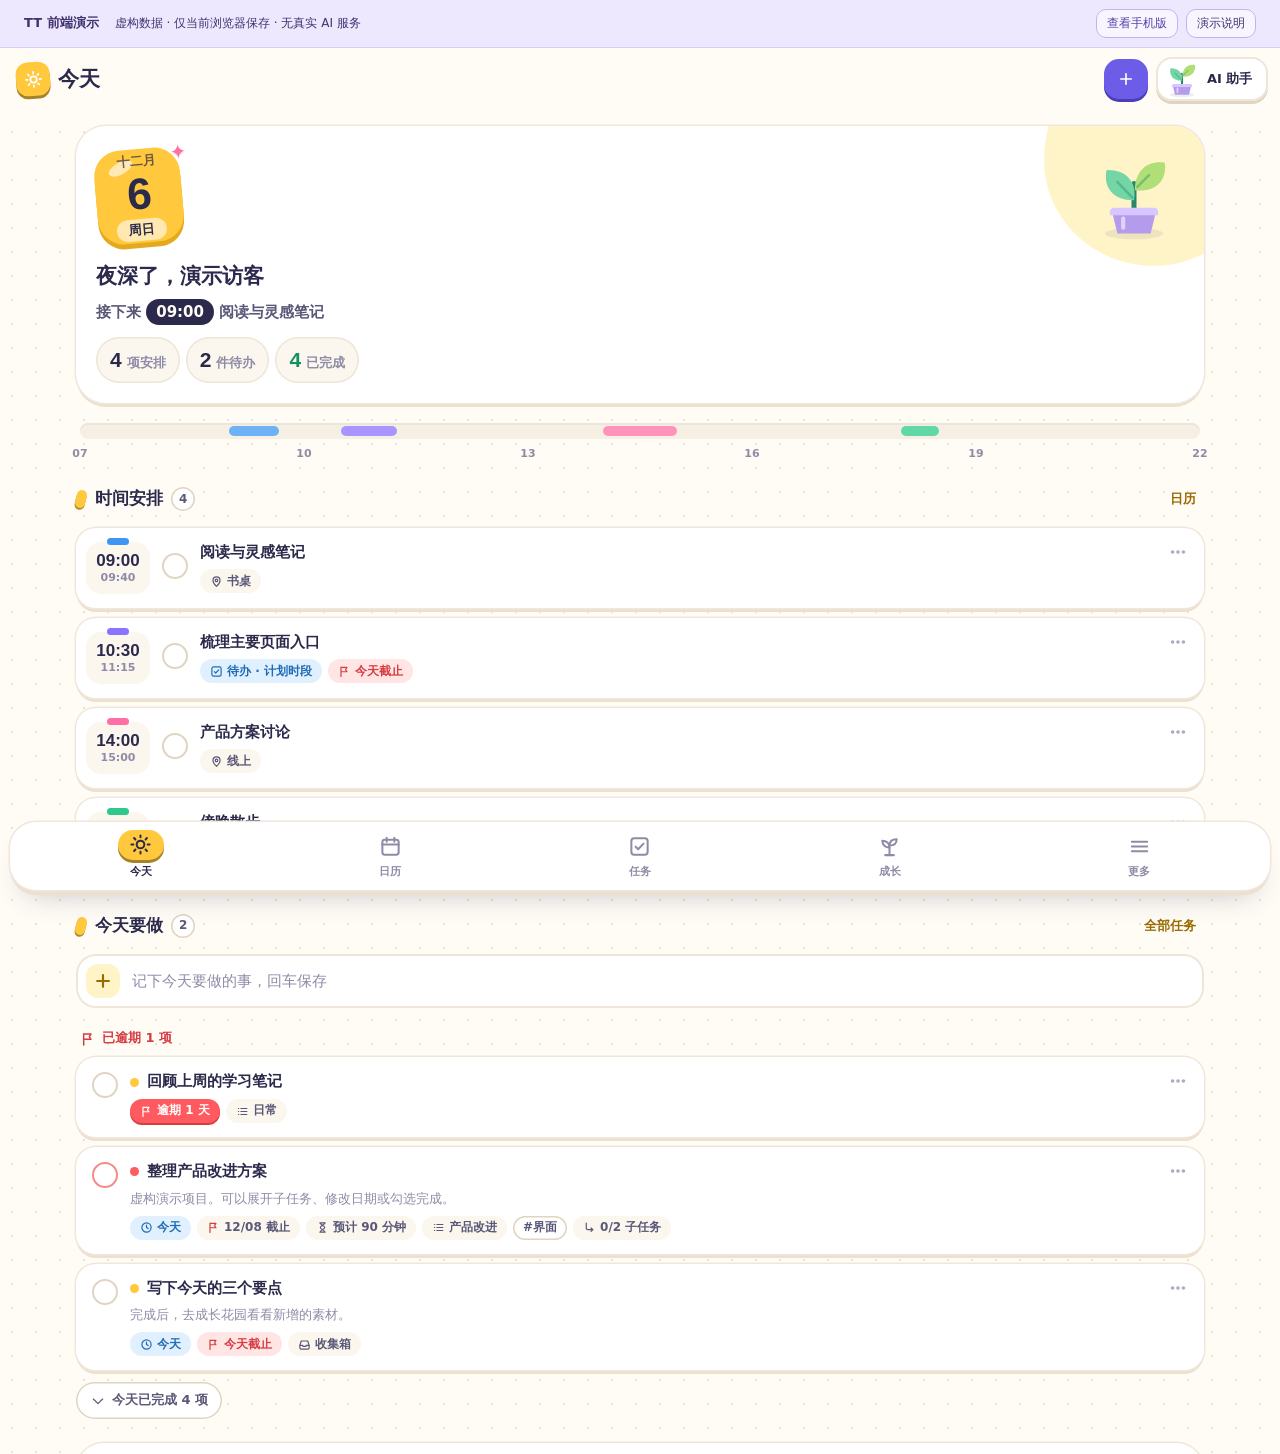
==== commit 6d96cd66: "Version demo stylesheet to refresh mobile assistant layout" ====
--- a/index.html
+++ b/index.html
@@ -13,7 +13,7 @@
 <link rel="icon" href="data:,">
 <script src="./core/organizer.js"></script><script src="./core/task-workspace.js"></script><script src="./core/occur.js"></script><script src="./core/task-views.js"></script><script src="./core/calendar-views.js"></script><script src="./core/task-planning.js"></script><script src="./core/focus.js"></script><script src="./core/garden-world.js"></script><script src="./core/period-tracker.js"></script>
 <script type="module" src="./app/main.js"></script>
-<link rel="stylesheet" href="./demo.css">
+<link rel="stylesheet" href="./demo.css?v=20261022-ai2">
 </head>
 <body>
 <aside class="demo-banner" aria-label="前端演示说明"><div><strong>TT 前端演示</strong><span>虚构数据 · 仅当前浏览器保存 · 无真实 AI 服务</span></div><div class="demo-banner-actions"><a class="demo-mobile-link" href="./mobile-preview.html">查看手机版</a><button type="button" data-act="demo.about" aria-label="查看演示说明">演示说明</button></div></aside>
--- a/demo.css
+++ b/demo.css
@@ -31,3 +31,26 @@
 .demo-mobile-link:hover { background: #fff; }
 .demo-mobile-link:focus-visible { outline: 2px solid #6c5ce7; outline-offset: 2px; }
 @media (max-width: 719px) { .demo-mobile-link { display: none; } }
+
+/* Restore the original assistant surfaces with an explicit, always visible entry label. */
+.assistant-btn { width: auto; min-width: 112px; padding: 0 10px 0 5px; display: inline-flex; align-items: center; gap: 4px; }
+.assistant-label { font-size: 13px; font-weight: 800; white-space: nowrap; }
+.app > .assistant-panel { top: var(--demo-banner-h); height: calc(100dvh - var(--demo-banner-h)); }
+.asst-pet .demo-sprout.sprout-md { width: 104px; height: 76px; }
+.asst-demo-label { font-size: 10px; font-weight: 700; color: var(--ink-3); padding-left: 4px; }
+.asst-title p { white-space: normal; line-height: 1.45; }
+@media (max-width: 719px) {
+  .assistant-btn { min-width: 76px; padding: 0 9px; }
+  .assistant-btn .demo-sprout { display: none; }
+  .assistant-label { font-size: 12px; }
+  .asst-box-tools .btn-sm { padding-inline: 8px; font-size: 12px; }
+}
+
+/* Keep all three composer controls inside a narrow phone sheet. */
+@media (max-width: 719px) {
+  .assistant-panel.is-sheet, .assistant-sheet .asst-compose, .assistant-sheet .asst-box { min-width: 0; max-width: 100%; }
+  .assistant-sheet .asst-box-tools { display: grid; grid-template-columns: minmax(0, 1fr) auto 40px; min-width: 0; max-width: 100%; }
+  .assistant-sheet .asst-target { min-width: 0; width: 100%; overflow: hidden; }
+  .assistant-sheet .asst-target select { min-width: 0; width: 100%; max-width: 100%; }
+  .assistant-sheet .asst-send { width: 40px; min-width: 40px; }
+}
